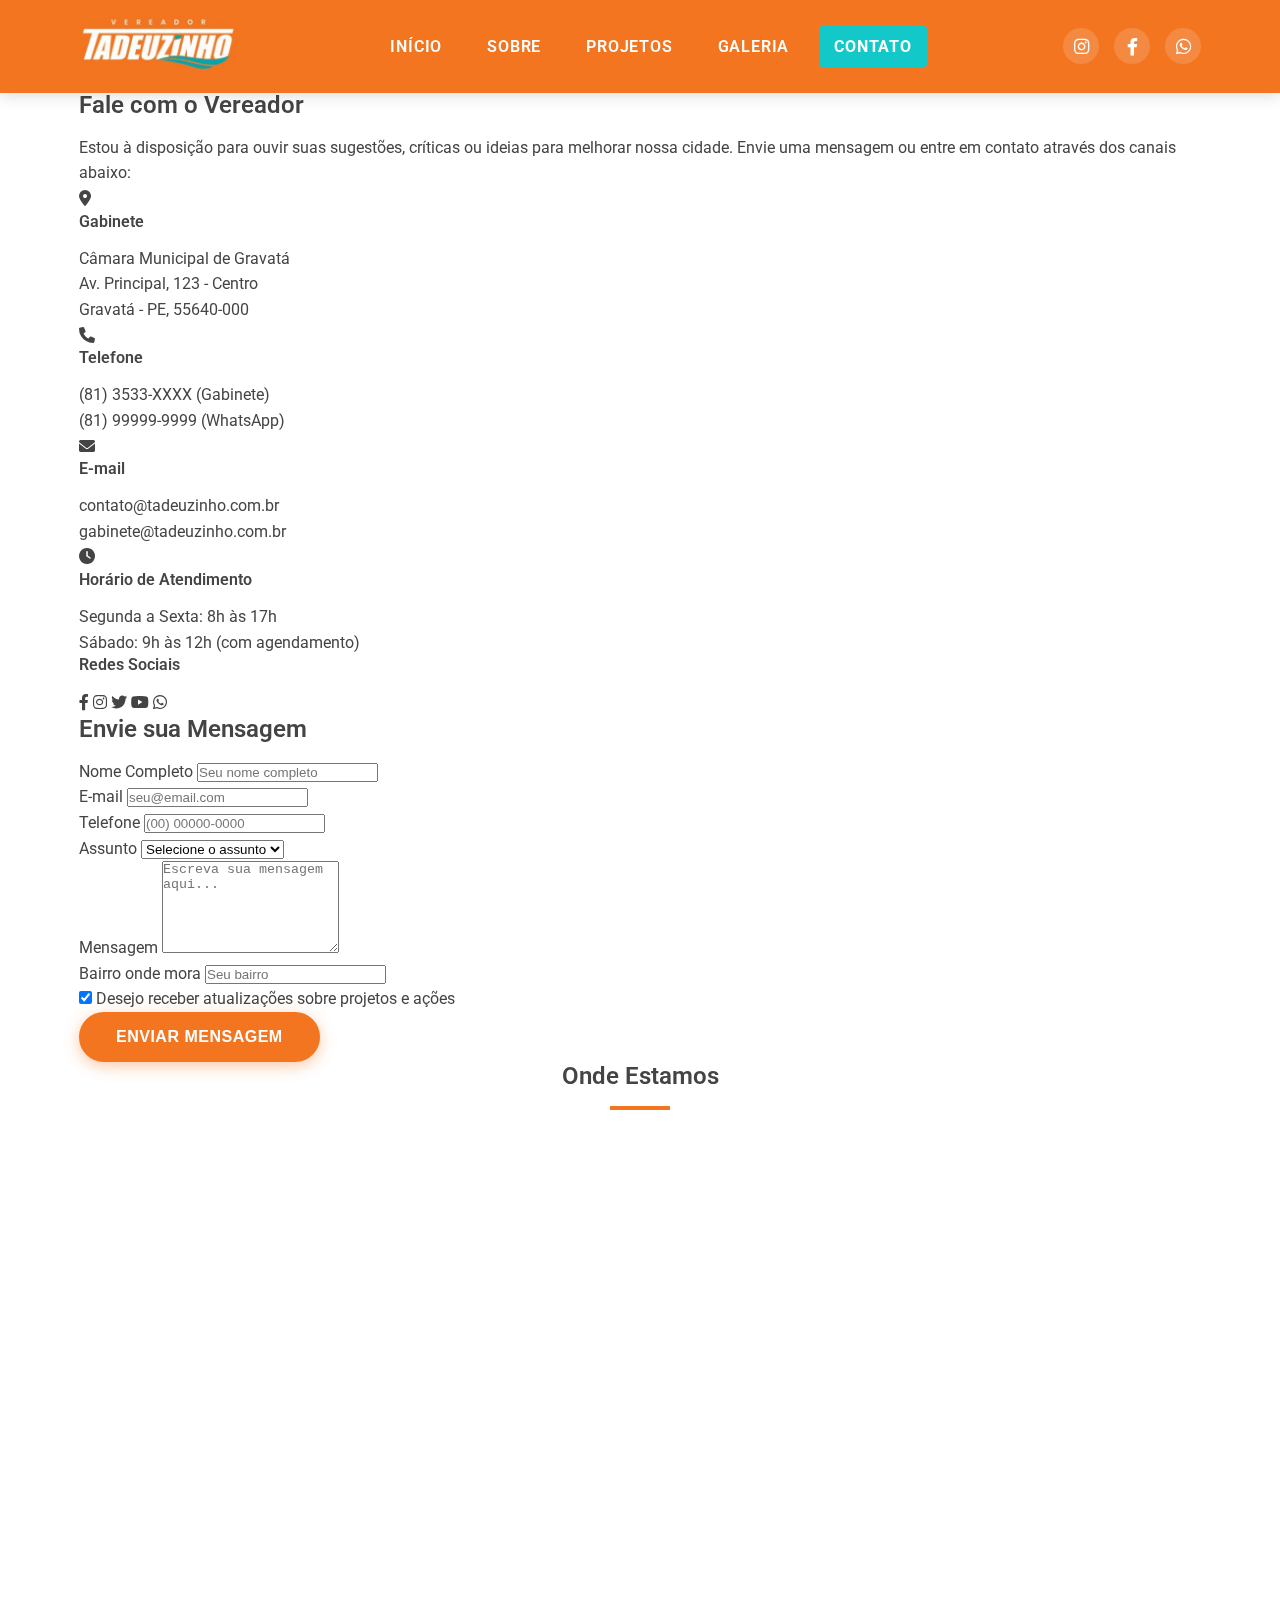
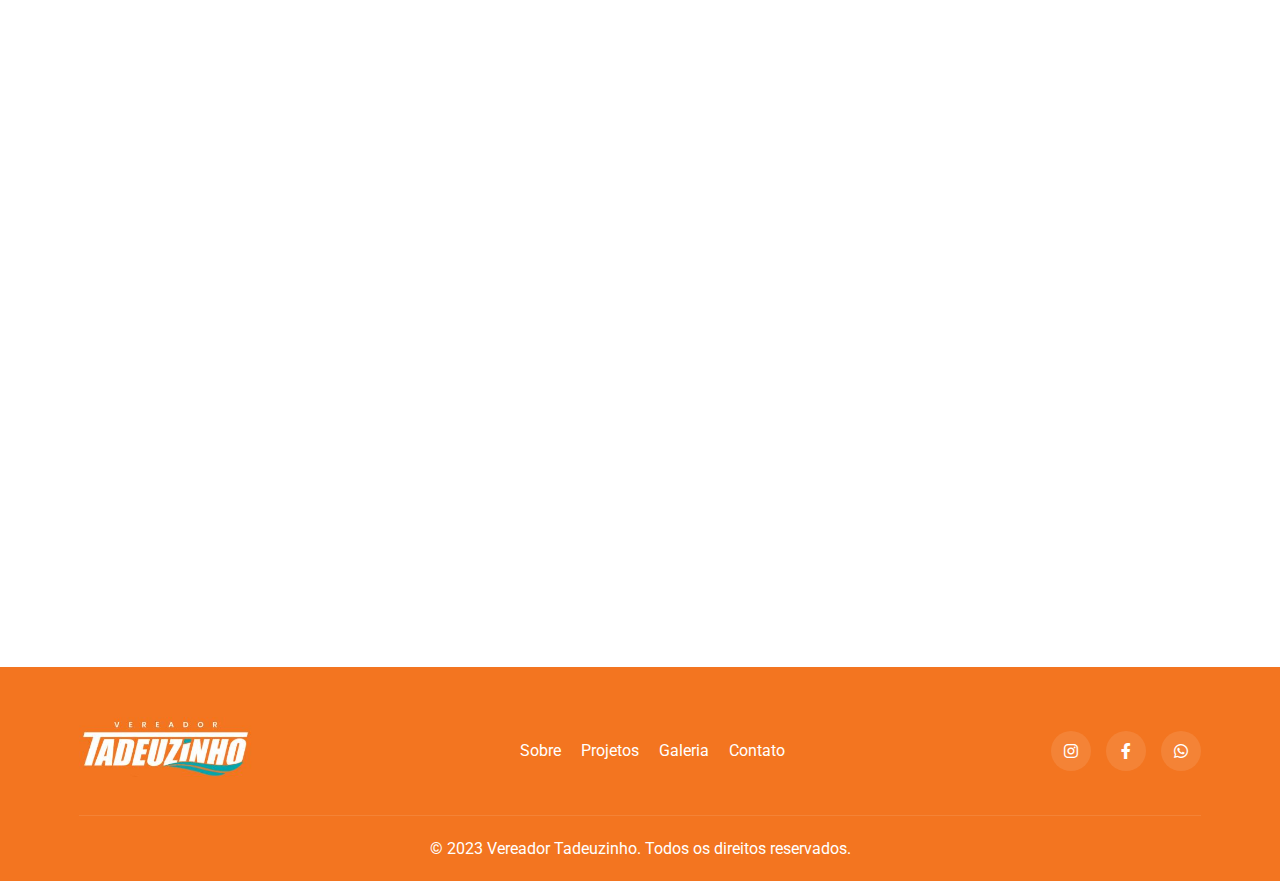
==== contato.html @ 573eff47 "Add files via upload" ====
<!DOCTYPE html>
<html lang="pt-br">
<head>
    <meta charset="UTF-8">
    <meta name="viewport" content="width=device-width, initial-scale=1.0">
    <title>Contato - Vereador Tadeuzinho - Gravatá</title>
    <link rel="stylesheet" href="styles.css">
    <link rel="stylesheet" href="https://cdnjs.cloudflare.com/ajax/libs/font-awesome/6.0.0/css/all.min.css">
    <link rel="preconnect" href="https://fonts.googleapis.com">
    <link rel="preconnect" href="https://fonts.gstatic.com" crossorigin>
    <link href="https://fonts.googleapis.com/css2?family=Roboto:wght@300;400;500;700&display=swap" rel="stylesheet">
</head>
<body>
    <!-- Header -->
    <header class="fade-in">
        <div class="container">
            <div class="logo">
                <a href="index.html">
                    <img src="assets/images/logo.JPG" alt="Logo Tadeuzinho">
                </a>
            </div>
            <button class="mobile-menu-btn">
                <i class="fas fa-bars"></i>
            </button>
            <div class="header-center">
                <nav>
                    <ul>
                        <li><a href="index.html">INÍCIO</a></li>
                        <li><a href="sobre-mim.html">SOBRE</a></li>
                        <li><a href="projetos.html">PROJETOS</a></li>
                        <li><a href="galeria.html">GALERIA</a></li>
                        <li><a href="contato.html" class="active">CONTATO</a></li>
                    </ul>
                </nav>
            </div>
            <div class="header-social">
                <a href="#"><i class="fab fa-instagram"></i></a>
                <a href="#"><i class="fab fa-facebook-f"></i></a>
                <a href="#"><i class="fab fa-whatsapp"></i></a>
            </div>
        </div>
    </header>

    <!-- Contact Hero Section -->
    <section class="contact-hero fade-in">
        <div class="overlay"></div>
        <div class="container">
            <div class="contact-hero-content">
                <h1>Entre em Contato</h1>
                <h3>Estou sempre à disposição para ouvir você</h3>
            </div>
        </div>
    </section>

    <!-- Contact Main Section -->
    <section class="contact-main fade-in">
        <div class="container">
            <div class="contact-grid">
                <!-- Informações de Contato -->
                <div class="contact-info fade-in">
                    <h2>Fale com o Vereador</h2>
                    <p class="contact-intro">Estou à disposição para ouvir suas sugestões, críticas ou ideias para melhorar nossa cidade. Envie uma mensagem ou entre em contato através dos canais abaixo:</p>
                    
                    <div class="contact-methods">
                        <div class="contact-method">
                            <div class="contact-icon">
                                <i class="fas fa-map-marker-alt"></i>
                            </div>
                            <div class="contact-detail">
                                <h4>Gabinete</h4>
                                <p>Câmara Municipal de Gravatá<br>Av. Principal, 123 - Centro<br>Gravatá - PE, 55640-000</p>
                            </div>
                        </div>
                        
                        <div class="contact-method">
                            <div class="contact-icon">
                                <i class="fas fa-phone"></i>
                            </div>
                            <div class="contact-detail">
                                <h4>Telefone</h4>
                                <p>(81) 3533-XXXX (Gabinete)<br>(81) 99999-9999 (WhatsApp)</p>
                            </div>
                        </div>
                        
                        <div class="contact-method">
                            <div class="contact-icon">
                                <i class="fas fa-envelope"></i>
                            </div>
                            <div class="contact-detail">
                                <h4>E-mail</h4>
                                <p>contato@tadeuzinho.com.br<br>gabinete@tadeuzinho.com.br</p>
                            </div>
                        </div>
                        
                        <div class="contact-method">
                            <div class="contact-icon">
                                <i class="fas fa-clock"></i>
                            </div>
                            <div class="contact-detail">
                                <h4>Horário de Atendimento</h4>
                                <p>Segunda a Sexta: 8h às 17h<br>Sábado: 9h às 12h (com agendamento)</p>
                            </div>
                        </div>
                    </div>
                    
                    <div class="social-media-contact">
                        <h4>Redes Sociais</h4>
                        <div class="social-icons">
                            <a href="#" class="social-icon"><i class="fab fa-facebook-f"></i></a>
                            <a href="#" class="social-icon"><i class="fab fa-instagram"></i></a>
                            <a href="#" class="social-icon"><i class="fab fa-twitter"></i></a>
                            <a href="#" class="social-icon"><i class="fab fa-youtube"></i></a>
                            <a href="#" class="social-icon"><i class="fab fa-whatsapp"></i></a>
                        </div>
                    </div>
                </div>
                
                <!-- Formulário de Contato -->
                <div class="contact-form-container fade-in">
                    <h2>Envie sua Mensagem</h2>
                    <form id="contactForm" class="contact-form">
                        <div class="form-group">
                            <label for="name">Nome Completo</label>
                            <input type="text" id="name" name="name" placeholder="Seu nome completo" required>
                        </div>
                        
                        <div class="form-group">
                            <label for="email">E-mail</label>
                            <input type="email" id="email" name="email" placeholder="seu@email.com" required>
                        </div>
                        
                        <div class="form-group">
                            <label for="phone">Telefone</label>
                            <input type="tel" id="phone" name="phone" placeholder="(00) 00000-0000">
                        </div>
                        
                        <div class="form-group">
                            <label for="subject">Assunto</label>
                            <select id="subject" name="subject" required>
                                <option value="" disabled selected>Selecione o assunto</option>
                                <option value="sugestao">Sugestão</option>
                                <option value="denuncia">Denúncia</option>
                                <option value="elogio">Elogio</option>
                                <option value="ajuda">Pedido de Ajuda</option>
                                <option value="outro">Outro</option>
                            </select>
                        </div>
                        
                        <div class="form-group">
                            <label for="message">Mensagem</label>
                            <textarea id="message" name="message" rows="6" placeholder="Escreva sua mensagem aqui..." required></textarea>
                        </div>
                        
                        <div class="form-group">
                            <label for="neighborhood">Bairro onde mora</label>
                            <input type="text" id="neighborhood" name="neighborhood" placeholder="Seu bairro">
                        </div>
                        
                        <div class="form-check">
                            <input type="checkbox" id="newsletter" name="newsletter" checked>
                            <label for="newsletter">Desejo receber atualizações sobre projetos e ações</label>
                        </div>
                        
                        <button type="submit" class="btn btn-primary">Enviar Mensagem</button>
                    </form>
                </div>
            </div>
        </div>
    </section>

    <!-- Mapa Section -->
    <section class="map-section fade-in">
        <div class="container">
            <h2 class="section-title">Onde Estamos</h2>
            <div class="map-container fade-in">
                <iframe src="https://www.google.com/maps/embed?pb=!1m18!1m12!1m3!1d3944.1033437746074!2d-35.56833148521004!3d-8.673967993758288!2m3!1f0!2f0!3f0!3m2!1i1024!2i768!4f13.1!3m3!1m2!1s0x7a9980591e88d75%3A0x1142e4670ac38f8!2zQ8OibWFyYSBNdW5pY2lwYWwgZGUgR3JhdmF0w6E!5e0!3m2!1spt-BR!2sbr!4v1626786462658!5m2!1spt-BR!2sbr" width="100%" height="450" style="border:0;" allowfullscreen="" loading="lazy"></iframe>
            </div>
        </div>
    </section>

    <!-- Newsletter Section -->
    <section class="newsletter-section fade-in">
        <div class="container">
            <div class="newsletter-container fade-in">
                <div class="newsletter-content">
                    <h2>Fique por dentro das novidades</h2>
                    <p>Receba atualizações sobre projetos, eventos e ações do mandato diretamente no seu e-mail.</p>
                </div>
                <div class="newsletter-form">
                    <form id="newsletterForm">
                        <input type="email" placeholder="Seu e-mail" required>
                        <button type="submit">Inscrever-se</button>
                    </form>
                </div>
            </div>
        </div>
    </section>

    <!-- FAQ Section -->
    <section class="faq-section fade-in">
        <div class="container">
            <h2 class="section-title">Perguntas Frequentes</h2>
            <div class="faq-container fade-in">
                <div class="faq-item">
                    <div class="faq-question">
                        <h3>Como posso agendar uma reunião com o vereador?</h3>
                        <i class="fas fa-chevron-down"></i>
                    </div>
                    <div class="faq-answer">
                        <p>Para agendar uma reunião, entre em contato pelo WhatsApp (81) 99999-9999 ou pelo e-mail gabinete@tadeuzinho.com.br. Nossa equipe responderá em até 24 horas úteis para confirmar a disponibilidade.</p>
                    </div>
                </div>
                
                <div class="faq-item">
                    <div class="faq-question">
                        <h3>Como enviar uma sugestão de projeto para a cidade?</h3>
                        <i class="fas fa-chevron-down"></i>
                    </div>
                    <div class="faq-answer">
                        <p>Você pode enviar suas sugestões através do formulário acima, selecionando "Sugestão" no campo Assunto. Também aceitamos sugestões por e-mail ou presencialmente no gabinete.</p>
                    </div>
                </div>
                
                <div class="faq-item">
                    <div class="faq-question">
                        <h3>Como posso acompanhar os projetos do vereador?</h3>
                        <i class="fas fa-chevron-down"></i>
                    </div>
                    <div class="faq-answer">
                        <p>Você pode acompanhar todos os projetos na página de Projetos do site, nas redes sociais ou inscrevendo-se em nossa newsletter. Também fazemos reuniões comunitárias periódicas para prestação de contas.</p>
                    </div>
                </div>
                
                <div class="faq-item">
                    <div class="faq-question">
                        <h3>O vereador atende a pedidos individuais?</h3>
                        <i class="fas fa-chevron-down"></i>
                    </div>
                    <div class="faq-answer">
                        <p>Embora o trabalho do vereador seja principalmente legislativo e focado em benefícios coletivos, nossa equipe avalia cada situação individualmente e, quando possível, oferece orientação ou encaminhamento para os órgãos competentes.</p>
                    </div>
                </div>
            </div>
        </div>
    </section>

    <!-- Footer -->
    <footer>
        <div class="container">
            <div class="footer-content">
                <div class="footer-logo">
                    <img src="assets/images/logo.JPG" alt="Logo Tadeuzinho">
                </div>
                <div class="footer-links">
                    <ul>
                        <li><a href="sobre-mim.html">Sobre</a></li>
                        <li><a href="projetos.html">Projetos</a></li>
                        <li><a href="galeria.html">Galeria</a></li>
                        <li><a href="contato.html">Contato</a></li>
                    </ul>
                </div>
                <div class="social-links">
                    <a href="#"><i class="fab fa-instagram"></i></a>
                    <a href="#"><i class="fab fa-facebook-f"></i></a>
                    <a href="#"><i class="fab fa-whatsapp"></i></a>
                </div>
            </div>
            <div class="copyright">
                <p>&copy; 2023 Vereador Tadeuzinho. Todos os direitos reservados.</p>
            </div>
        </div>
    </footer>

    <script src="script.js"></script>
    <script>
        // FAQ Toggle
        document.addEventListener('DOMContentLoaded', function() {
            const faqItems = document.querySelectorAll('.faq-question');
            
            faqItems.forEach(item => {
                item.addEventListener('click', function() {
                    const parent = this.parentElement;
                    const answer = this.nextElementSibling;
                    
                    // Toggle active class
                    parent.classList.toggle('active');
                    
                    // Toggle display of answer
                    if (parent.classList.contains('active')) {
                        answer.style.maxHeight = answer.scrollHeight + 'px';
                        this.querySelector('i').classList.replace('fa-chevron-down', 'fa-chevron-up');
                    } else {
                        answer.style.maxHeight = '0';
                        this.querySelector('i').classList.replace('fa-chevron-up', 'fa-chevron-down');
                    }
                });
            });
            
            // Form Submission
            document.getElementById('contactForm').addEventListener('submit', function(event) {
                event.preventDefault();
                alert('Obrigado por sua mensagem! Entraremos em contato em breve.');
                this.reset();
            });
            
            // Newsletter Subscription
            document.getElementById('newsletterForm').addEventListener('submit', function(event) {
                event.preventDefault();
                alert('Obrigado por se inscrever em nossa newsletter!');
                this.reset();
            });
        });
    </script>
</body>
</html>
---- styles.css ----
/* Variables */
:root {
    --primary-color: #F37520; /* Orange */
    --primary-light: rgba(243, 117, 32, 0.1); /* Light orange for backgrounds */
    --secondary-color: #12C8C8; /* Teal blue */
    --secondary-light: rgba(18, 200, 200, 0.15); /* Light teal for backgrounds */
    --white: #ffffff;
    --light-gray: #f8f9fa;
    --dark-gray: #333;
    --text-color: #444;
    --box-shadow: 0 4px 8px rgba(0, 0, 0, 0.1);
    --transition: all 0.3s ease;
}

/* Global Styles */
* {
    margin: 0;
    padding: 0;
    box-sizing: border-box;
}

html {
    scroll-behavior: smooth;
}

body {
    font-family: 'Roboto', sans-serif;
    line-height: 1.6;
    color: var(--text-color);
    background-color: var(--white);
}

.container {
    width: 90%;
    max-width: 1200px;
    margin: 0 auto;
    padding: 0 15px;
}

h1, h2, h3, h4, h5, h6 {
    margin-bottom: 15px;
    line-height: 1.2;
    font-weight: 600;
}

a {
    text-decoration: none;
    color: inherit;
}

ul {
    list-style: none;
}

img {
    max-width: 100%;
    height: auto;
}

.section-title {
    text-align: center;
    margin-bottom: 50px;
    position: relative;
}

.section-title:after {
    content: '';
    display: block;
    height: 4px;
    width: 60px;
    background: var(--primary-color);
    margin: 15px auto 0;
}

.btn {
    display: inline-block;
    padding: 12px 30px;
    border-radius: 30px;
    font-weight: 600;
    letter-spacing: 0.5px;
    transition: var(--transition);
    cursor: pointer;
    border: none;
    text-transform: uppercase;
    font-size: 0.95rem;
}

.btn-primary {
    background-color: var(--primary-color);
    color: var(--white);
    box-shadow: 0 4px 15px rgba(243, 117, 32, 0.4);
    border: 2px solid var(--primary-color);
    font-size: 1rem;
    padding: 14px 35px;
}

.btn-primary:hover {
    background-color: var(--secondary-color);
    color: var(--white);
    border-color: var(--secondary-color);
    transform: translateY(-2px);
    box-shadow: 0 6px 20px rgba(18, 200, 200, 0.3);
}

.btn-outline {
    background-color: transparent;
    color: var(--primary-color);
    border: 2px solid var(--primary-color);
    font-size: 0.95rem;
    padding: 12px 30px;
}

.btn-outline:hover {
    background-color: var(--primary-color);
    color: var(--white);
    transform: translateY(-2px);
    box-shadow: 0 6px 20px rgba(243, 117, 32, 0.3);
}

/* Ajuste específico para botões em seções com fundo escuro */
.projetos .btn-primary {
    background-color: var(--primary-color);
    border-color: var(--primary-color);
    color: var(--white);
}

.projetos .btn-primary:hover {
    background-color: var(--secondary-color);
    border-color: var(--secondary-color);
    color: var(--white);
    transform: translateY(-2px);
    box-shadow: 0 6px 20px rgba(18, 200, 200, 0.3);
}

/* Ajuste para botões em cards de projeto */
.project-card .btn-outline {
    background-color: transparent;
    color: var(--primary-color);
    border: 2px solid var(--primary-color);
}

.project-card .btn-outline:hover {
    background-color: var(--secondary-color);
    border-color: var(--secondary-color);
    color: var(--white);
    transform: translateY(-2px);
    box-shadow: 0 6px 20px rgba(18, 200, 200, 0.3);
}

/* Ajuste para botões em seções escuras */
.dark-section .btn-outline,
.projetos .btn-outline {
    border-color: var(--white);
    color: var(--white);
}

.dark-section .btn-outline:hover,
.projetos .btn-outline:hover {
    background-color: var(--secondary-color);
    border-color: var(--secondary-color);
    color: var(--white);
}

/* Ajuste para botões em seções com overlay escuro */
.overlay-section .btn-primary:hover,
.hero .btn-primary:hover {
    background-color: var(--secondary-color);
    border-color: var(--secondary-color);
    color: var(--white);
}

/* Ajuste para botões em modais */
.modal .close {
    background-color: var(--primary-color);
}

.modal .close:hover {
    background-color: var(--secondary-color);
    transform: rotate(90deg);
}

/* Ajuste para botões de navegação */
.modal-nav button {
    background-color: var(--primary-color);
}

.modal-nav button:hover {
    background-color: var(--secondary-color);
}

/* Ajuste para botões de testemunhos */
.testimonials-nav button {
    background-color: var(--primary-color);
}

.testimonials-nav button:hover {
    background-color: var(--secondary-color);
    transform: translateY(-3px);
}

/* Header */
header {
    padding: 15px 0;
    position: fixed;
    width: 100%;
    top: 0;
    z-index: 100;
    background-color: var(--primary-color);
    box-shadow: 0 2px 15px rgba(0, 0, 0, 0.15);
    transition: all 0.3s ease;
}

header .container {
    display: flex;
    justify-content: space-between;
    align-items: center;
}

.logo img {
    height: 55px;
    transition: var(--transition);
}

.logo img:hover {
    transform: scale(1.05);
}

/* Center navigation and add space for social icons */
.header-center {
    display: flex;
    justify-content: center;
    flex: 1;
}

nav ul {
    display: flex;
    justify-content: center;
    gap: 15px;
}

nav a {
    color: var(--white);
    font-weight: 600;
    text-transform: uppercase;
    letter-spacing: 0.8px;
    transition: all 0.3s cubic-bezier(0.25, 0.8, 0.25, 1);
    font-size: 1rem;
    padding: 8px 15px;
    border-radius: 4px;
    display: block;
    position: relative;
    overflow: hidden;
}

nav a::before {
    content: '';
    position: absolute;
    top: 0;
    left: 0;
    width: 100%;
    height: 100%;
    background-color: var(--secondary-color);
    transform: translateY(100%);
    opacity: 0;
    transition: transform 0.3s ease, opacity 0.3s ease;
    z-index: -1;
    border-radius: 4px;
}

nav a:hover::before,
nav a.active::before {
    transform: translateY(0);
    opacity: 1;
}

nav a:hover {
    color: var(--white);
    transform: translateY(-2px);
}

nav a.active {
    color: var(--white);
    font-weight: 700;
}

.header-social {
    display: flex;
    gap: 15px;
}

.header-social a {
    display: flex;
    align-items: center;
    justify-content: center;
    width: 36px;
    height: 36px;
    border-radius: 50%;
    background-color: rgba(255, 255, 255, 0.15);
    color: var(--white);
    transition: all 0.3s cubic-bezier(0.175, 0.885, 0.32, 1.275);
    font-size: 1.1rem;
}

.header-social a:hover {
    background-color: var(--secondary-color);
    color: var(--white);
    transform: translateY(-3px) scale(1.1);
    box-shadow: 0 5px 15px rgba(18, 200, 200, 0.3);
}

/* Hero Section */
.hero {
    height: 80vh;
    background: url('assets/images/gallery/evento01.jpg') no-repeat center center/cover;
    position: relative;
    color: var(--white);
    display: flex;
    align-items: center;
    text-align: center;
    margin-top: 70px;
}

.hero .overlay {
    position: absolute;
    top: 0;
    left: 0;
    width: 100%;
    height: 100%;
    background: linear-gradient(to right, rgba(0, 0, 0, 0.7), rgba(0, 0, 0, 0.4));
}

.hero-content {
    position: relative;
    z-index: 2;
    max-width: 900px;
    margin: 0 auto;
    padding: 0 20px;
}

.hero h1 {
    font-size: 3.5rem;
    margin-bottom: 20px;
    line-height: 1.2;
    text-shadow: 0 2px 4px rgba(0, 0, 0, 0.2);
}

.hero h1 span {
    color: var(--secondary-color);
    position: relative;
    display: inline-block;
}

.hero h1 span:after {
    content: '';
    position: absolute;
    bottom: 3px;
    left: 0;
    width: 100%;
    height: 4px;
    background-color: var(--primary-color);
    z-index: -1;
    opacity: 0.8;
}

.hero h2 {
    font-size: 1.8rem;
    margin-bottom: 30px;
    font-weight: 400;
    max-width: 700px;
    margin-left: auto;
    margin-right: auto;
    text-shadow: 0 1px 2px rgba(0, 0, 0, 0.2);
}

/* CTA Cards */
.cta-cards {
    padding: 80px 0;
    background-color: var(--white);
    position: relative;
}

.cta-cards:before {
    content: '';
    position: absolute;
    top: -50px;
    left: 0;
    right: 0;
    height: 100px;
    background: linear-gradient(to bottom right, transparent 49%, var(--white) 50%);
}

.cards {
    display: grid;
    grid-template-columns: repeat(auto-fit, minmax(250px, 1fr));
    gap: 30px;
}

.card {
    background: var(--white);
    border-radius: 8px;
    padding: 30px 20px;
    text-align: center;
    box-shadow: var(--box-shadow);
    transition: var(--transition);
    border-left: 4px solid transparent;
    display: flex;
    flex-direction: column;
    align-items: center;
    justify-content: space-between;
    height: 100%;
}

.card:hover {
    transform: translateY(-10px) scale(1.03);
    box-shadow: 0 15px 30px rgba(0, 0, 0, 0.2);
    border-left: 4px solid var(--secondary-color);
}

.card-icon {
    margin-bottom: 20px;
}

.card-icon i {
    font-size: 2.5rem;
    color: var(--secondary-color);
    transition: var(--transition);
}

.card h3 {
    color: var(--primary-color);
    margin-bottom: 15px;
}

.card p {
    margin-bottom: 20px;
    text-align: center;
}

.card-btn {
    display: inline-block;
    padding: 10px 25px;
    background-color: var(--primary-color);
    color: var(--white);
    border-radius: 5px;
    transition: var(--transition);
    margin-top: auto;
    border: 2px solid var(--primary-color);
}

.card-btn:hover {
    background-color: var(--secondary-color);
    border-color: var(--secondary-color);
    transform: translateY(-3px);
    box-shadow: 0 5px 15px rgba(18, 200, 200, 0.3);
}

/* Sobre Section */
.sobre {
    padding: 80px 0;
}

.sobre-content {
    display: flex;
    flex-wrap: wrap;
    align-items: center;
    gap: 50px;
}

.sobre-img {
    flex: 1;
    min-width: 300px;
}

.sobre-img img {
    border-radius: 8px;
    box-shadow: var(--box-shadow);
}

.sobre-text {
    flex: 2;
    min-width: 300px;
}

.sobre-text h2 {
    color: var(--primary-color);
    margin-bottom: 20px;
    font-size: 2.5rem;
}

.sobre-text p {
    margin-bottom: 20px;
}

/* Projetos Section */
.projetos {
    padding: 100px 0;
    background: var(--light-gray);
    position: relative;
    color: var(--text-color);
    text-align: center;
}

.projetos:before {
    content: '';
    position: absolute;
    top: -70px;
    left: 0;
    width: 100%;
    height: 70px;
    background: linear-gradient(to bottom left, transparent 49%, var(--light-gray) 50%);
}

.projetos-content {
    position: relative;
    z-index: 2;
}

.projetos h2 {
    font-size: 2.5rem;
    margin-bottom: 10px;
    color: var(--primary-color);
}

.projetos h3 {
    margin-bottom: 60px;
    color: var(--text-color);
    font-weight: 400;
}

.projetos-list {
    display: grid;
    grid-template-columns: repeat(auto-fit, minmax(250px, 1fr));
    gap: 30px;
    margin-bottom: 60px;
}

.projeto-item {
    padding: 40px 25px;
    background-color: var(--white);
    border-radius: 10px;
    transition: var(--transition);
    box-shadow: var(--box-shadow);
    border-bottom: 4px solid transparent;
    display: flex;
    flex-direction: column;
    align-items: center;
}

.projeto-item:hover {
    background-color: var(--white);
    transform: translateY(-15px);
    border-bottom: 4px solid var(--primary-color);
    box-shadow: 0 15px 30px rgba(0, 0, 0, 0.1);
}

.projeto-item i {
    font-size: 3rem;
    color: var(--secondary-color);
    margin-bottom: 25px;
    transition: transform 0.5s ease;
}

.projeto-item:hover i {
    transform: scale(1.2);
}

.projeto-item h4 {
    color: var(--dark-gray);
    font-size: 1.2rem;
    margin-top: 10px;
}

/* Galeria Section */
.galeria {
    padding: 80px 0;
    background-color: var(--light-bg);
}

.galeria .section-title {
    text-align: center;
    margin-bottom: 50px;
    color: var(--primary-color);
}

.gallery-grid {
    display: grid;
    grid-template-columns: repeat(3, 1fr);
    gap: 30px;
    margin-bottom: 40px;
}

.gallery-item {
    position: relative;
    border-radius: 10px;
    overflow: hidden;
    box-shadow: 0 5px 15px rgba(0,0,0,0.1);
    transition: transform 0.3s ease, box-shadow 0.3s ease;
}

.gallery-item:hover {
    transform: translateY(-5px);
    box-shadow: 0 8px 20px rgba(0,0,0,0.2);
}

.gallery-item img {
    width: 100%;
    height: 250px;
    object-fit: cover;
    transition: transform 0.3s ease;
}

.gallery-item:hover img {
    transform: scale(1.1);
}

.gallery-overlay {
    position: absolute;
    bottom: 0;
    left: 0;
    right: 0;
    background: linear-gradient(to top, rgba(0,0,0,0.8), transparent);
    padding: 20px;
    opacity: 0;
    transition: opacity 0.3s ease;
}

.gallery-item:hover .gallery-overlay {
    opacity: 1;
}

.gallery-info {
    color: white;
}

.gallery-info h3 {
    font-size: 1.2rem;
    margin-bottom: 5px;
}

.gallery-info p {
    font-size: 0.9rem;
    opacity: 0.9;
}

.text-center {
    text-align: center;
    margin-top: 30px;
}

@media (max-width: 992px) {
    .gallery-grid {
        grid-template-columns: repeat(2, 1fr);
    }
}

@media (max-width: 576px) {
    .gallery-grid {
        grid-template-columns: 1fr;
    }
    
    .gallery-item img {
        height: 200px;
    }
}

/* Modal */
.modal {
    display: none;
    position: fixed;
    z-index: 2000 !important;
    left: 0;
    top: 0;
    width: 100%;
    height: 100%;
    overflow: auto;
    background-color: rgba(0, 0, 0, 0.9);
    opacity: 0;
    transition: opacity 0.3s ease;
    align-items: center;
    justify-content: center;
}

.modal.fade-in {
    display: flex !important;
    align-items: center;
    justify-content: center;
    opacity: 1;
}

.modal-content {
    display: block;
    margin: 0 auto;
    width: auto;
    height: auto;
    max-width: 85%;
    max-height: 85vh;
    object-fit: contain;
    border: 5px solid var(--primary-color);
    border-radius: 4px;
    box-shadow: 0 0 20px rgba(243, 117, 32, 0.4);
    position: relative;
    opacity: 0;
    transform: scale(0.9);
    transition: opacity 0.3s ease, transform 0.3s ease;
}

.modal.fade-in .modal-content {
    opacity: 1;
    transform: scale(1);
}

.close {
    position: absolute;
    top: 15px;
    right: 15px;
    color: var(--white);
    background-color: var(--primary-color);
    border-radius: 50%;
    width: 36px;
    height: 36px;
    display: flex;
    align-items: center;
    justify-content: center;
    font-size: 24px;
    cursor: pointer;
    z-index: 1050;
    transition: all 0.3s ease;
}

.modal-nav {
    position: absolute;
    bottom: 30px;
    left: 0;
    width: 100%;
    display: flex;
    justify-content: center;
    gap: 30px;
    z-index: 1010;
}

.modal-nav button {
    background-color: var(--primary-color);
    color: var(--white);
    border: none;
    border-radius: 50%;
    width: 50px;
    height: 50px;
    font-size: 22px;
    cursor: pointer;
    transition: var(--transition);
    display: flex;
    align-items: center;
    justify-content: center;
}

.modal-nav button:hover {
    background-color: var(--secondary-color);
}

/* Missão e Visão Section */
.missao-visao {
    padding: 100px 0;
    text-align: center;
    background-color: var(--light-gray);
}

.missao-visao h2 {
    color: var(--primary-color);
    font-size: 2.5rem;
    margin-bottom: 20px;
    position: relative;
}

.missao-visao h2:after {
    content: '';
    position: absolute;
    bottom: -15px;
    left: 50%;
    transform: translateX(-50%);
    width: 60px;
    height: 4px;
    background-color: var(--primary-color);
}

.missao-text {
    max-width: 800px;
    margin: 40px auto 60px;
    font-size: 1.2rem;
}

.missao-cards {
    display: grid;
    grid-template-columns: repeat(auto-fit, minmax(280px, 1fr));
    gap: 30px;
}

.missao-card {
    padding: 40px 30px;
    background-color: var(--white);
    border-radius: 10px;
    transition: var(--transition);
    box-shadow: var(--box-shadow);
    border-top: 4px solid var(--primary-color);
}

.missao-card:hover {
    transform: translateY(-10px);
    border-top: 4px solid var(--secondary-color);
    box-shadow: 0 15px 30px rgba(0, 0, 0, 0.1);
}

.missao-card .card-icon {
    margin-bottom: 20px;
}

.missao-card .card-icon i {
    font-size: 2.5rem;
    color: var(--secondary-color);
    transition: var(--transition);
}

.missao-card h3 {
    color: var(--primary-color);
    margin-bottom: 15px;
}

/* Footer refinements */
footer {
    background-color: var(--primary-color);
    color: var(--white);
    padding: 50px 0 20px;
}

.footer-content {
    display: flex;
    flex-wrap: wrap;
    justify-content: space-between;
    align-items: center;
    margin-bottom: 30px;
}

.footer-logo img {
    height: 60px;
}

.footer-links ul {
    display: flex;
    flex-wrap: wrap;
    gap: 20px;
}

.social-links {
    display: flex;
    gap: 15px;
}

.social-links a {
    display: flex;
    align-items: center;
    justify-content: center;
    width: 40px;
    height: 40px;
    border-radius: 50%;
    background-color: rgba(255, 255, 255, 0.1);
    transition: var(--transition);
}

.social-links a:hover {
    background-color: var(--secondary-color);
    transform: translateY(-3px);
}

.copyright {
    text-align: center;
    border-top: 1px solid rgba(255, 255, 255, 0.1);
    padding-top: 20px;
}

/* Responsive Styles */
@media (max-width: 768px) {
    .hero {
        height: 70vh;
    }
    
    .hero h1 {
        font-size: 2.5rem;
    }
    
    .hero h2 {
        font-size: 1.3rem;
    }
    
    .sobre-content, 
    .footer-content {
        flex-direction: column;
        text-align: center;
    }
    
    .sobre-img, 
    .sobre-text {
        width: 100%;
    }
    
    .footer-links ul,
    .social-links {
        justify-content: center;
        margin: 20px 0;
    }
}

/* Refined Fade-In Animation */
.fade-in {
    opacity: 0;
    transform: translateY(20px);
    transition: opacity 0.8s ease, transform 0.8s ease;
    will-change: opacity, transform;
}

.fade-in.visible {
    opacity: 1;
    transform: translateY(0);
}

/* Project Hero Section */
.project-hero {
    height: 50vh;
    background: url('assets/images/gallery/evento02.jpg') no-repeat center center/cover;
    position: relative;
    color: var(--white);
    display: flex;
    align-items: center;
    text-align: center;
    margin-top: 80px;
}

.project-hero .overlay {
    display: block;
    position: absolute;
    top: 0;
    left: 0;
    width: 100%;
    height: 100%;
    background: linear-gradient(to right, rgba(0, 0, 0, 0.8), rgba(0, 0, 0, 0.5));
}

.project-hero h1 {
    font-size: 3.5rem;
    margin-bottom: 20px;
    position: relative;
    display: inline-block;
}

.project-hero h1 span {
    color: var(--secondary-color);
    position: relative;
}

.project-hero h1 span:after {
    content: '';
    position: absolute;
    bottom: 0;
    left: 0;
    width: 100%;
    height: 10px;
    background-color: var(--primary-color);
    z-index: -1;
    opacity: 0.4;
}

.project-hero p {
    font-size: 1.3rem;
    max-width: 800px;
    margin: 0 auto;
    font-weight: 300;
}

/* Project Categories Nav */
.project-categories {
    padding: 30px 0;
    background-color: var(--white);
    box-shadow: 0 2px 10px rgba(0, 0, 0, 0.05);
    position: sticky;
    top: 70px;
    z-index: 90;
}

.categories-nav {
    display: flex;
    justify-content: center;
    flex-wrap: wrap;
    gap: 15px;
    margin: 10px 0 30px;
}

.category-btn {
    padding: 10px 25px;
    background: none;
    border: 2px solid var(--primary-color);
    border-radius: 30px;
    color: var(--primary-color);
    font-weight: bold;
    cursor: pointer;
    transition: var(--transition);
    position: relative;
    overflow: hidden;
    z-index: 1;
}

.category-btn::before {
    content: '';
    position: absolute;
    left: 0;
    top: 0;
    width: 0;
    height: 100%;
    background-color: var(--primary-color);
    transition: width 0.3s ease;
    z-index: -1;
}

.category-btn:hover::before, 
.category-btn.active::before {
    width: 100%;
}

.category-btn:hover, 
.category-btn.active {
    color: var(--white);
    transform: translateY(-3px);
    box-shadow: 0 5px 15px rgba(243, 117, 32, 0.3);
}

.category-btn.active {
    background-color: var(--primary-color);
}

.category-btn.active:hover {
    background-color: var(--secondary-color);
    border-color: var(--secondary-color);
    box-shadow: 0 5px 15px rgba(18, 200, 200, 0.3);
}

/* Projects List */
.projects-list {
    padding: 60px 0 100px;
    background-color: var(--light-gray);
}

.projects-grid {
    display: grid;
    grid-template-columns: repeat(auto-fill, minmax(350px, 1fr));
    gap: 40px;
}

.project-card {
    background-color: var(--white);
    border-radius: 15px;
    overflow: hidden;
    box-shadow: 0 10px 30px rgba(0, 0, 0, 0.08);
    transition: all 0.4s cubic-bezier(0.175, 0.885, 0.32, 1.275);
    border-bottom: 4px solid transparent;
    height: 100%;
    display: flex;
    flex-direction: column;
}

.project-card:hover {
    transform: translateY(-15px);
    box-shadow: 0 20px 40px rgba(0, 0, 0, 0.15);
    border-bottom: 4px solid var(--secondary-color);
}

.project-image {
    height: 220px;
    overflow: hidden;
    position: relative;
}

.project-image::after {
    content: '';
    position: absolute;
    top: 0;
    left: 0;
    width: 100%;
    height: 100%;
    background: linear-gradient(to bottom, transparent 70%, rgba(0, 0, 0, 0.05));
    transition: opacity 0.3s ease;
    opacity: 0;
}

.project-card:hover .project-image::after {
    opacity: 1;
}

.project-image img {
    width: 100%;
    height: 100%;
    object-fit: cover;
    transition: transform 0.6s ease;
}

.project-card:hover .project-image img {
    transform: scale(1.08);
}

.project-content {
    padding: 25px;
    flex-grow: 1;
    display: flex;
    flex-direction: column;
}

.project-content h3 {
    color: var(--primary-color);
    margin-bottom: 15px;
    font-size: 1.5rem;
    position: relative;
    padding-bottom: 10px;
}

.project-content h3::after {
    content: '';
    position: absolute;
    bottom: 0;
    left: 0;
    width: 50px;
    height: 3px;
    background-color: var(--secondary-color);
}

.project-content p {
    margin-bottom: 20px;
    color: var(--text-color);
    line-height: 1.7;
}

.project-meta {
    display: flex;
    flex-wrap: wrap;
    gap: 15px;
    margin-bottom: 20px;
    font-size: 0.9rem;
    color: #666;
}

.project-meta i {
    color: var(--secondary-color);
    margin-right: 5px;
}

.btn-outline {
    display: inline-block;
    padding: 12px 28px;
    border: 2px solid var(--secondary-color);
    color: var(--secondary-color);
    border-radius: 30px;
    font-weight: bold;
    transition: var(--transition);
    text-transform: uppercase;
    font-size: 0.9rem;
    letter-spacing: 0.5px;
    margin-top: auto;
    align-self: flex-start;
}

.btn-outline:hover {
    background-color: var(--secondary-color);
    color: var(--white);
    transform: translateY(-3px);
    box-shadow: 0 5px 15px rgba(18, 200, 200, 0.3);
}

/* Project CTA Section */
.project-cta {
    padding: 80px 0;
    background: url('https://images.unsplash.com/photo-1531482615713-2afd69097998?ixlib=rb-1.2.1&auto=format&fit=crop&w=1350&q=80') no-repeat center center/cover;
    color: var(--white);
    text-align: center;
    position: relative;
}

/* Remove this pseudo-element */
.project-cta:before {
    content: '';
    position: absolute;
    top: 0;
    left: 0;
    width: 100%;
    height: 100%;
    background-color: rgba(0, 0, 0, 0.7);
    display: block;
}

.cta-content h2 {
    font-size: 2.5rem;
    margin-bottom: 15px;
}

.cta-content p {
    font-size: 1.2rem;
    max-width: 700px;
    margin: 0 auto 30px;
}

/* Active Navigation Indicator */
nav a.active {
    background-color: var(--secondary-color);
    color: var(--white);
}

/* Mobile menu improvements */
.mobile-menu-btn {
    display: none;
    background: none;
    border: none;
    color: var(--white);
    font-size: 1.8rem;
    cursor: pointer;
    padding: 5px;
    z-index: 101;
}

@media (max-width: 992px) {
    .mobile-menu-btn {
        display: block;
    }
    
    .header-center {
        position: fixed;
        top: 0;
        left: 0;
        width: 100%;
        height: 100vh;
        background-color: var(--primary-color);
        display: flex;
        justify-content: center;
        align-items: center;
        transform: translateX(-100%);
        transition: transform 0.4s ease;
        z-index: 100;
    }
    
    .header-center.active {
        transform: translateX(0);
    }
    
    nav ul {
        flex-direction: column;
        align-items: center;
        gap: 20px;
    }
    
    nav li {
        margin: 0;
        width: 100%;
        text-align: center;
    }
    
    nav a {
        font-size: 1.4rem;
        padding: 12px 25px;
        display: block;
        width: 100%;
    }
    
    .header-social {
        position: absolute;
        bottom: 80px;
        left: 0;
        width: 100%;
        justify-content: center;
        padding: 20px 0;
    }
    
    .header-social a {
        width: 45px;
        height: 45px;
        font-size: 1.4rem;
    }
    
    .hero h1 {
        font-size: 3rem;
    }
    
    .hero h2 {
        font-size: 1.5rem;
    }
}

/* Improve responsiveness */
@media (max-width: 768px) {
    .hero {
        height: 70vh;
    }
    
    .hero h1 {
        font-size: 2.5rem;
    }
    
    .hero h2 {
        font-size: 1.3rem;
    }
    
    .hero h1 span:after {
        height: 6px;
    }
    
    .cards, .missao-cards, .projects-grid {
        grid-template-columns: 1fr;
    }
    
    .sobre-content, 
    .footer-content {
        flex-direction: column;
        text-align: center;
        gap: 30px;
    }
    
    .sobre-img, 
    .sobre-text {
        width: 100%;
    }
    
    .footer-links ul,
    .social-links {
        justify-content: center;
        margin: 20px 0;
    }
    
    .gallery-grid {
        grid-template-columns: 1fr;
    }
    
    .project-hero h1 {
        font-size: 2.5rem;
    }
    
    .projects-grid {
        grid-template-columns: 1fr;
    }
    
    .card {
        padding: 25px 15px;
    }
    
    .section-title {
        font-size: 1.8rem;
    }
    
    .categories-nav {
        overflow-x: auto;
        padding-bottom: 15px;
        justify-content: flex-start;
    }
    
    .category-btn {
        white-space: nowrap;
        padding: 8px 20px;
    }
    
    .cta-content h2 {
        font-size: 2rem;
    }
}

@media (max-width: 480px) {
    .container {
        width: 95%;
        padding: 0 10px;
    }
    
    .hero {
        height: 60vh;
    }
    
    .hero h1 {
        font-size: 2rem;
    }
    
    .hero h2 {
        font-size: 1.1rem;
    }
    
    .btn-primary {
        padding: 12px 25px;
        font-size: 0.9rem;
    }
    
    .footer-links ul {
        flex-direction: column;
        gap: 10px;
    }
    
    .project-hero {
        height: 50vh;
    }
    
    .modal-nav {
        bottom: 20px;
    }
    
    .modal-nav button {
        width: 40px;
        height: 40px;
    }
    
    .close {
        top: 10px;
        right: 20px;
        font-size: 35px;
    }
}

/* Gallery Page Styles */
.gallery-page {
    padding: 60px 0 100px;
    background-color: var(--light-gray);
}

.gallery-year-section {
    margin-bottom: 60px;
}

.year-title {
    font-size: 2rem;
    color: var(--primary-color);
    margin-bottom: 30px;
    padding-bottom: 10px;
    border-bottom: 2px solid var(--secondary-color);
    display: inline-block;
}

.gallery-item {
    position: relative;
    overflow: hidden;
    border-radius: 10px;
    box-shadow: 0 10px 20px rgba(0, 0, 0, 0.1);
    cursor: pointer;
    transition: all 0.4s cubic-bezier(0.175, 0.885, 0.32, 1.275);
}

.gallery-item:hover {
    transform: translateY(-10px);
    box-shadow: 0 15px 30px rgba(0, 0, 0, 0.2);
}

.gallery-item img {
    width: 100%;
    height: 250px;
    object-fit: cover;
    transition: transform 0.6s ease;
}

.gallery-item:hover img {
    transform: scale(1.05);
}

.gallery-date {
    position: absolute;
    top: 15px;
    right: 15px;
    background-color: var(--primary-color);
    color: var(--white);
    padding: 5px 10px;
    border-radius: 20px;
    font-size: 0.8rem;
    font-weight: 500;
    z-index: 10;
}

.gallery-caption {
    position: absolute;
    bottom: 0;
    left: 0;
    right: 0;
    background: linear-gradient(to top, rgba(0, 0, 0, 0.8), transparent);
    padding: 20px;
    color: var(--white);
    transition: all 0.3s ease;
    transform: translateY(0);
}

.gallery-item:hover .gallery-caption {
    transform: translateY(-5px);
}

.gallery-caption h3 {
    font-size: 1.2rem;
    margin-bottom: 5px;
}

.gallery-caption p {
    font-size: 0.9rem;
    opacity: 0.9;
}

.modal-caption {
    color: var(--white);
    text-align: center;
    padding: 15px 0;
    font-size: 1.1rem;
}

/* About Page Styles */
.bio-hero {
    padding: 100px 0;
    background: linear-gradient(135deg, var(--light-bg) 0%, #ffffff 100%);
}

.bio-hero-content {
    display: flex;
    align-items: center;
    gap: 50px;
    max-width: 1200px;
    margin: 0 auto;
}

.bio-hero-image {
    flex: 1;
    max-width: 500px;
    border-radius: 20px;
    overflow: hidden;
    box-shadow: 0 10px 30px rgba(0, 0, 0, 0.1);
}

.bio-hero-image img {
    width: 100%;
    height: auto;
    display: block;
    transition: transform 0.3s ease;
}

.bio-hero-image:hover img {
    transform: scale(1.05);
}

.bio-hero-text {
    flex: 1;
}

.bio-hero-text h1 {
    font-size: 3.5rem;
    margin-bottom: 20px;
    color: var(--dark-color);
}

.bio-hero-text h1 span {
    color: var(--primary-color);
}

.bio-hero-text h3 {
    font-size: 1.5rem;
    color: var(--secondary-color);
    margin-bottom: 30px;
}

.bio-social {
    display: flex;
    gap: 20px;
    margin-bottom: 30px;
}

.bio-social a {
    display: flex;
    align-items: center;
    gap: 10px;
    color: var(--dark-color);
    text-decoration: none;
    font-size: 1.1rem;
    transition: color 0.3s ease;
}

.bio-social a:hover {
    color: var(--primary-color);
}

.bio-info {
    display: flex;
    flex-direction: column;
    gap: 15px;
}

.bio-info-item {
    display: flex;
    align-items: center;
    gap: 15px;
    font-size: 1.1rem;
    color: var(--dark-color);
}

.bio-info-item i {
    color: var(--primary-color);
    font-size: 1.2rem;
}

/* My Story Section */
.my-story {
    padding: 80px 0;
    background-color: #ffffff;
}

.story-content {
    max-width: 800px;
    margin: 0 auto;
    text-align: center;
}

.story-intro {
    font-size: 1.2rem;
    line-height: 1.8;
    color: var(--dark-color);
    margin-bottom: 40px;
}

.story-quote {
    background: linear-gradient(135deg, var(--light-bg) 0%, #ffffff 100%);
    padding: 40px;
    border-radius: 20px;
    box-shadow: 0 5px 20px rgba(0, 0, 0, 0.05);
}

.story-quote blockquote {
    font-size: 1.5rem;
    font-style: italic;
    color: var(--dark-color);
    margin-bottom: 20px;
    line-height: 1.6;
}

.story-quote cite {
    color: var(--primary-color);
    font-size: 1.1rem;
    font-weight: 500;
}

/* Achievements Section */
.achievements-section {
    padding: 80px 0;
    background-color: var(--light-bg);
}

.stats-row {
    display: grid;
    grid-template-columns: repeat(4, 1fr);
    gap: 30px;
    margin-bottom: 60px;
}

.stat-card {
    background: #ffffff;
    padding: 30px;
    border-radius: 15px;
    text-align: center;
    box-shadow: 0 5px 20px rgba(0, 0, 0, 0.05);
    transition: transform 0.3s ease;
}

.stat-card:hover {
    transform: translateY(-5px);
}

.stat-card i {
    font-size: 2.5rem;
    color: var(--primary-color);
    margin-bottom: 20px;
}

.stat-number {
    font-size: 2.5rem;
    font-weight: 700;
    color: var(--dark-color);
    margin-bottom: 10px;
}

.stat-title {
    font-size: 1.1rem;
    color: var(--text-color);
}

.charts-container {
    display: grid;
    grid-template-columns: repeat(2, 1fr);
    gap: 30px;
    margin-bottom: 60px;
}

.chart-box {
    background: #ffffff;
    padding: 30px;
    border-radius: 15px;
    box-shadow: 0 5px 20px rgba(0, 0, 0, 0.05);
}

.chart-box h3 {
    font-size: 1.3rem;
    color: var(--dark-color);
    margin-bottom: 20px;
    text-align: center;
}

.chart-canvas-container {
    height: 300px;
}

.achievements-list {
    background: #ffffff;
    padding: 40px;
    border-radius: 20px;
    box-shadow: 0 5px 20px rgba(0, 0, 0, 0.05);
}

.achievements-list h3 {
    font-size: 1.5rem;
    color: var(--dark-color);
    margin-bottom: 30px;
    text-align: center;
}

.achievements-list ul {
    list-style: none;
    padding: 0;
}

.achievements-list li {
    display: flex;
    align-items: flex-start;
    gap: 20px;
    padding: 20px;
    border-bottom: 1px solid var(--light-bg);
}

.achievements-list li:last-child {
    border-bottom: none;
}

.achievements-list i {
    color: var(--primary-color);
    font-size: 1.5rem;
}

.achievements-list h4 {
    font-size: 1.2rem;
    color: var(--dark-color);
    margin-bottom: 10px;
}

.achievements-list p {
    color: var(--text-color);
    line-height: 1.6;
}

/* Goals Section */
.goals {
    padding: 80px 0;
    background-color: #ffffff;
}

.goals-content {
    max-width: 1200px;
    margin: 0 auto;
}

.goals-text {
    text-align: center;
    max-width: 800px;
    margin: 0 auto 60px;
}

.goals-text p {
    font-size: 1.2rem;
    line-height: 1.8;
    color: var(--text-color);
}

.goals-grid {
    display: grid;
    grid-template-columns: repeat(2, 1fr);
    gap: 30px;
}

.goal-card {
    background: var(--light-bg);
    padding: 30px;
    border-radius: 15px;
    transition: transform 0.3s ease;
}

.goal-card:hover {
    transform: translateY(-5px);
}

.goal-icon {
    width: 60px;
    height: 60px;
    background: var(--primary-color);
    border-radius: 50%;
    display: flex;
    align-items: center;
    justify-content: center;
    margin-bottom: 20px;
}

.goal-icon i {
    font-size: 1.8rem;
    color: #ffffff;
}

.goal-card h3 {
    font-size: 1.3rem;
    color: var(--dark-color);
    margin-bottom: 15px;
}

.goal-card p {
    color: var(--text-color);
    margin-bottom: 20px;
    line-height: 1.6;
}

.goal-progress {
    margin-top: 20px;
    position: relative;
}

.progress-bar {
    height: 8px;
    background: #e0e0e0;
    border-radius: 4px;
    overflow: hidden;
    position: relative;
}

.progress-fill {
    height: 100%;
    background: var(--primary-color);
    border-radius: 4px;
    transition: width 0.3s ease;
    position: relative;
}

.progress-percentage {
    position: absolute;
    top: -25px;
    right: 0;
    font-size: 0.9rem;
    font-weight: 600;
    color: var(--primary-color);
    background-color: rgba(255, 255, 255, 0.9);
    padding: 2px 8px;
    border-radius: 15px;
    box-shadow: 0 2px 5px rgba(0, 0, 0, 0.1);
    transition: transform 0.3s ease, opacity 0.3s ease;
    transform: translateY(0);
    opacity: 1;
}

.goal-card:hover .progress-percentage {
    transform: translateY(-3px);
}

/* Responsive Design */
@media (max-width: 1024px) {
    .bio-hero {
        padding: 80px 0 60px;
    }
    
    .bio-hero-content {
        flex-direction: column;
        gap: 30px;
    }
    
    .bio-hero-image {
        max-width: 350px;
        margin: 0 auto;
    }
    
    .bio-hero-text {
        text-align: center;
    }
    
    .bio-social, .bio-info {
        justify-content: center;
    }
}

@media (max-width: 768px) {
    .bio-hero {
        padding: 100px 0 50px;
    }
    
    .bio-hero-text h1 {
        font-size: 2.8rem;
    }
    
    .bio-hero-text h3 {
        font-size: 1.3rem;
        margin-bottom: 20px;
    }
    
    .bio-social {
        flex-wrap: wrap;
        justify-content: center;
    }
}

@media (max-width: 480px) {
    .bio-hero {
        padding: 90px 0 40px;
    }
    
    .bio-hero-image {
        max-width: 280px;
    }
    
    .bio-hero-text h1 {
        font-size: 2.2rem;
    }
    
    .bio-social a {
        font-size: 0.95rem;
    }
    
    .bio-info-item {
        font-size: 0.95rem;
    }
}

/* Achievements Section - Responsivity Improvements */
@media (max-width: 1024px) {
    .stats-row {
        grid-template-columns: repeat(2, 1fr);
        gap: 20px;
    }
    
    .charts-container {
        grid-template-columns: 1fr;
        gap: 30px;
    }
    
    .chart-canvas-container {
        height: 250px;
    }
}

@media (max-width: 768px) {
    .stat-card {
        padding: 20px 15px;
    }
    
    .stat-number {
        font-size: 2.2rem;
    }
    
    .charts-container {
        margin-bottom: 40px;
    }
    
    .achievements-list li {
        padding: 15px;
        gap: 15px;
    }
}

@media (max-width: 480px) {
    .achievements-section {
        padding: 50px 0;
    }
    
    .stats-row {
        grid-template-columns: 1fr;
        margin-bottom: 40px;
    }
    
    .stat-number {
        font-size: 2rem;
    }
    
    .stat-title {
        font-size: 0.9rem;
    }
    
    .chart-box {
        padding: 20px 15px;
    }
    
    .chart-box h3 {
        font-size: 1.1rem;
    }
    
    .achievements-list {
        padding: 20px 15px;
    }
    
    .achievements-list h4 {
        font-size: 1.1rem;
    }
    
    .achievements-list p {
        font-size: 0.95rem;
    }
}

/* Goals Section - Responsivity Improvements */
@media (max-width: 1024px) {
    .goals-grid {
        grid-template-columns: 1fr;
        max-width: 600px;
        margin: 0 auto;
    }
}

@media (max-width: 768px) {
    .goals {
        padding: 60px 0;
    }
    
    .goals-text p {
        font-size: 1.1rem;
    }
    
    .goals-grid {
        gap: 25px;
    }
    
    .goal-card {
        padding: 25px;
    }
}

@media (max-width: 480px) {
    .goals {
        padding: 50px 0;
    }
    
    .goals-text p {
        font-size: 1rem;
    }
    
    .goal-card {
        padding: 20px;
    }
    
    .goal-card h3 {
        font-size: 1.2rem;
    }
    
    .goal-card p {
        font-size: 0.95rem;
        margin-bottom: 15px;
    }
}

/* Testimonials Section */
.testimonials {
    padding: 80px 0;
    background-color: var(--light-gray);
}

.testimonial-container {
    max-width: 1000px;
    margin: 0 auto;
    padding: 0 20px;
}

.testimonial-grid {
    display: grid;
    grid-template-columns: repeat(auto-fit, minmax(300px, 1fr));
    gap: 30px;
    margin-top: 40px;
}

.testimonial-card {
    background: var(--white);
    padding: 30px;
    border-radius: 15px;
    box-shadow: 0 5px 15px rgba(0, 0, 0, 0.05);
    transition: var(--transition);
    position: relative;
}

.testimonial-card:hover {
    transform: translateY(-5px);
    box-shadow: 0 10px 25px rgba(0, 0, 0, 0.1);
}

.testimonial-header {
    display: flex;
    align-items: center;
    gap: 15px;
    margin-bottom: 20px;
}

.testimonial-image {
    width: 70px;
    height: 70px;
    border-radius: 50%;
    overflow: hidden;
    border: 3px solid var(--primary-color);
}

.testimonial-image img {
    width: 100%;
    height: 100%;
    object-fit: cover;
}

.testimonial-info h4 {
    color: var(--dark-gray);
    font-size: 1.2rem;
    margin-bottom: 5px;
}

.testimonial-info p {
    color: var(--primary-color);
    font-size: 0.9rem;
}

.testimonial-text {
    color: var(--text-color);
    line-height: 1.6;
    margin-bottom: 20px;
    font-style: italic;
}

.testimonial-text::before {
    content: '"';
    font-size: 4rem;
    color: var(--primary-color);
    opacity: 0.2;
    position: absolute;
    top: 20px;
    left: 20px;
    line-height: 1;
}

.testimonial-location {
    display: flex;
    align-items: center;
    gap: 8px;
    color: var(--text-color);
    font-size: 0.9rem;
}

.testimonial-location i {
    color: var(--secondary-color);
}

/* Contact CTA */
.contact-cta {
    padding: 80px 0;
    background: linear-gradient(135deg, var(--primary-light), var(--secondary-light));
    position: relative;
}

.cta-grid {
    display: grid;
    grid-template-columns: 1fr 1fr;
    gap: 40px;
    align-items: center;
}

.cta-content {
    background-color: var(--white);
    padding: 40px;
    border-radius: 15px;
    box-shadow: 0 10px 30px rgba(0, 0, 0, 0.1);
}

.cta-content h2 {
    color: var(--primary-color);
    font-size: 2.2rem;
    margin-bottom: 20px;
    position: relative;
    padding-bottom: 15px;
}

.cta-content h2:after {
    content: '';
    position: absolute;
    bottom: 0;
    left: 0;
    width: 60px;
    height: 4px;
    background-color: var(--secondary-color);
}

.cta-content p {
    margin-bottom: 30px;
    font-size: 1.1rem;
    line-height: 1.6;
}

.cta-contact-info {
    display: flex;
    flex-direction: column;
    gap: 15px;
    margin-bottom: 30px;
}

.cta-contact-item {
    display: flex;
    align-items: center;
    gap: 15px;
}

.cta-contact-item i {
    width: 40px;
    height: 40px;
    background-color: var(--primary-light);
    color: var(--primary-color);
    border-radius: 50%;
    display: flex;
    align-items: center;
    justify-content: center;
    font-size: 1.2rem;
}

.cta-contact-item span {
    font-size: 0.95rem;
}

.cta-social {
    background-color: var(--white);
    padding: 40px;
    border-radius: 15px;
    box-shadow: 0 10px 30px rgba(0, 0, 0, 0.1);
}

.cta-social h3 {
    color: var(--primary-color);
    font-size: 1.5rem;
    margin-bottom: 25px;
    text-align: center;
}

.cta-social-grid {
    display: grid;
    grid-template-columns: 1fr 1fr;
    gap: 20px;
}

.cta-social-item {
    display: flex;
    align-items: center;
    gap: 15px;
    padding: 15px 20px;
    border-radius: 8px;
    transition: var(--transition);
    background-color: var(--light-gray);
}

.cta-social-item:hover {
    transform: translateY(-5px);
    box-shadow: 0 8px 15px rgba(0, 0, 0, 0.1);
}

.cta-social-item:nth-child(1) {
    background-color: #fcf4ff;
}

.cta-social-item:nth-child(1) i {
    color: #E1306C;
}

.cta-social-item:nth-child(2) {
    background-color: #ecf6ff;
}

.cta-social-item:nth-child(2) i {
    color: #3b5998;
}

.cta-social-item:nth-child(3) {
    background-color: #f0fff4;
}

.cta-social-item:nth-child(3) i {
    color: #25D366;
}

.cta-social-item:nth-child(4) {
    background-color: #fff0f0;
}

.cta-social-item:nth-child(4) i {
    color: #FF0000;
}

.cta-social-item i {
    font-size: 1.5rem;
}

.cta-social-item span {
    font-weight: 500;
}

@media (max-width: 992px) {
    .cta-grid {
        grid-template-columns: 1fr;
    }
}

/* Testimonials Section - Responsivity Improvements */
@media (max-width: 768px) {
    .testimonials {
        padding: 60px 0;
    }
    
    .testimonial-grid {
        gap: 25px;
    }
    
    .testimonial-text {
        font-size: 0.95rem;
    }
}

@media (max-width: 480px) {
    .testimonial-card {
        padding: 20px;
    }
    
    .testimonial-header {
        margin-bottom: 15px;
    }
    
    .testimonial-image {
        width: 55px;
        height: 55px;
    }
    
    .testimonial-text::before {
        font-size: 3rem;
        top: 15px;
        left: 15px;
    }
}

/* Contact CTA - Responsivity Improvements */
@media (max-width: 768px) {
    .contact-cta {
        padding: 60px 0;
    }
    
    .cta-content p {
        font-size: 1rem;
        margin-bottom: 20px;
    }
    
    .cta-social h3 {
        font-size: 1.3rem;
        margin-bottom: 20px;
    }
    
    .cta-social-grid {
        grid-template-columns: 1fr;
    }
    
    .cta-content, .cta-social {
        padding: 30px;
    }
    
    .cta-content h2 {
        font-size: 1.8rem;
    }
}

@media (max-width: 480px) {
    .contact-cta {
        padding: 50px 0;
    }
    
    .cta-content, .cta-social {
        padding: 20px;
    }
    
    .cta-social-grid {
        gap: 15px;
    }
    
    .cta-social-item {
        padding: 12px 15px;
    }
    
    .cta-social-item i {
        font-size: 1.3rem;
    }
    
    .cta-social-item span {
        font-size: 0.9rem;
    }
    
    .cta-contact-info {
        margin-bottom: 20px;
    }
    
    .cta-content h2 {
        font-size: 1.5rem;
    }
    
    .cta-contact-item i {
        width: 35px;
        height: 35px;
        font-size: 1rem;
    }
}

/* Menu Mobile State */
body.menu-open {
    overflow: hidden;
}

@media (max-width: 992px) {
    .header-center.active {
        transform: translateX(0);
    }
    
    .mobile-menu-btn {
        z-index: 102;
        position: relative;
    }
    
    body.menu-open .mobile-menu-btn i:before {
        content: "\f00d"; /* Ícone X do Font Awesome */
    }
}

/* Responsividade para o header em telas muito pequenas */
@media (max-width: 360px) {
    .logo img {
        height: 45px;
    }
    
    .mobile-menu-btn {
        font-size: 1.5rem;
    }
    
    header {
        padding: 10px 0;
    }
    
    .bio-hero {
        padding: 80px 0 30px;
    }
}
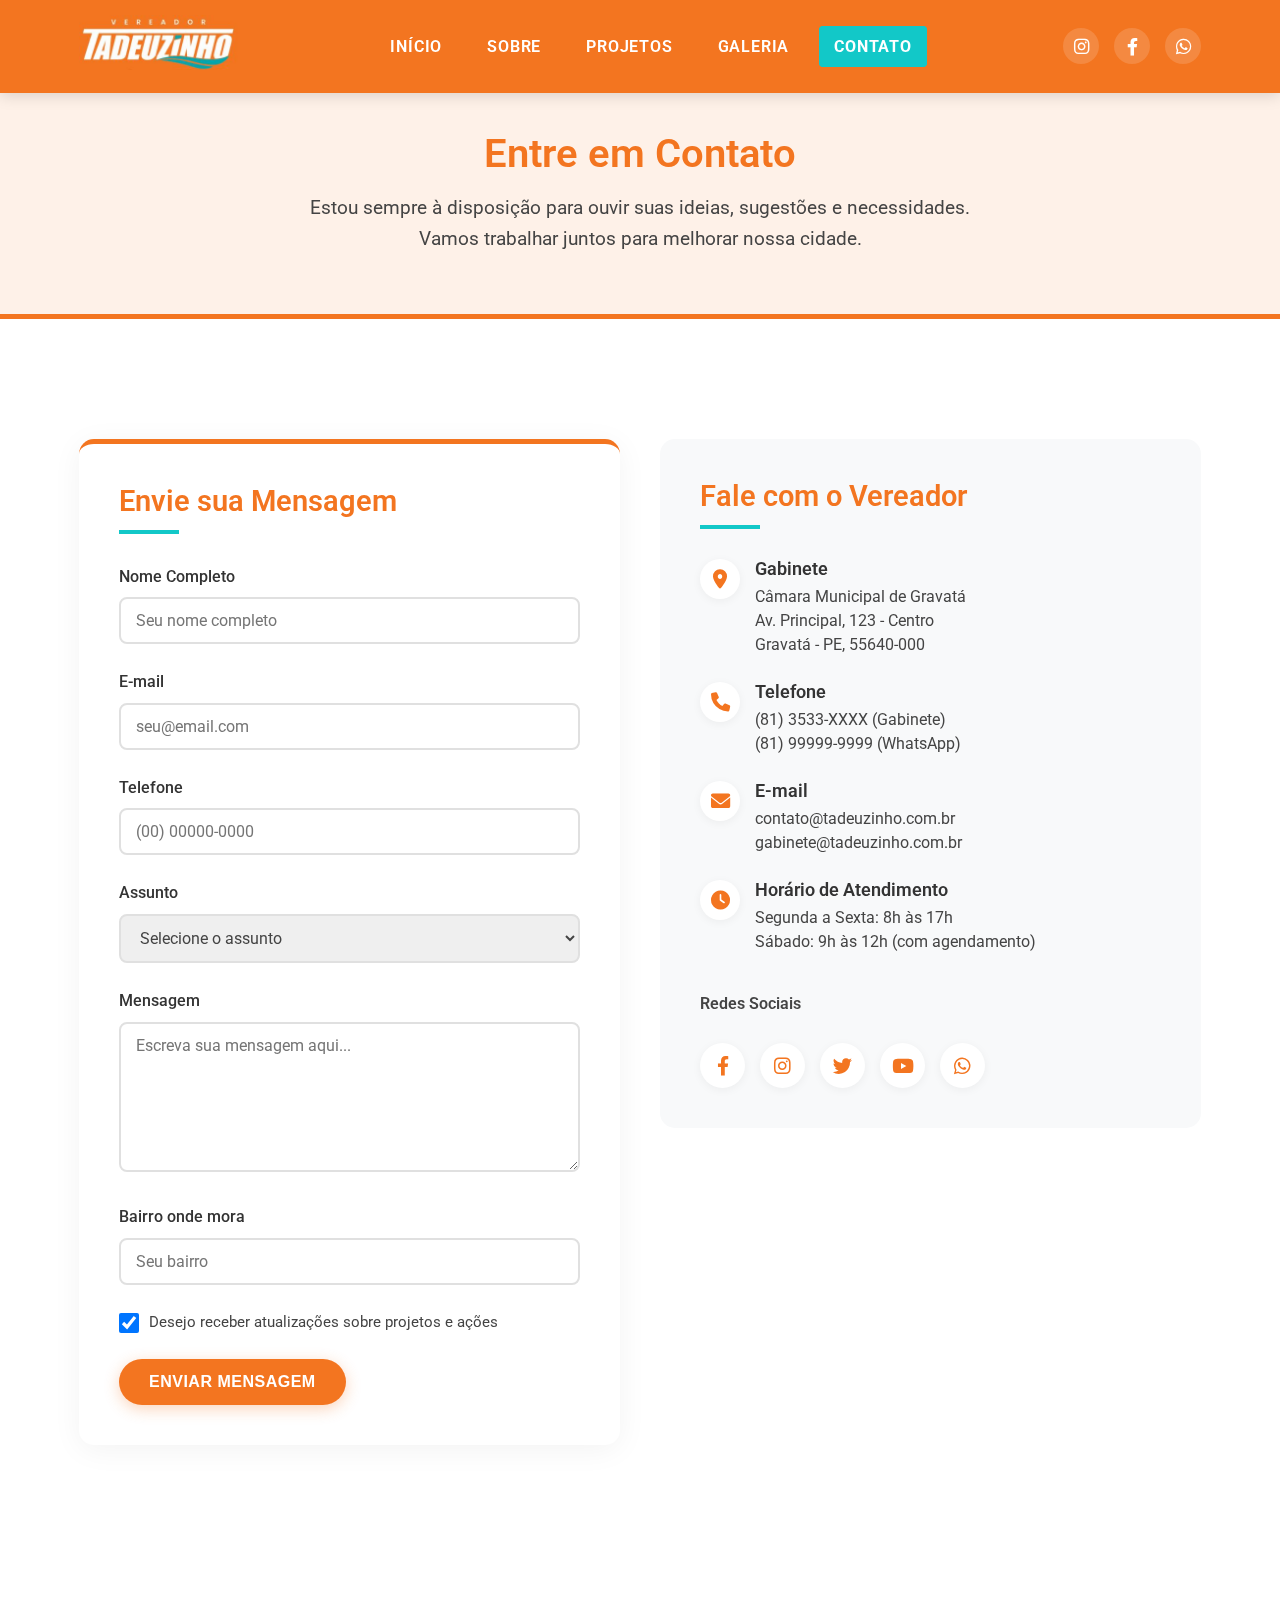
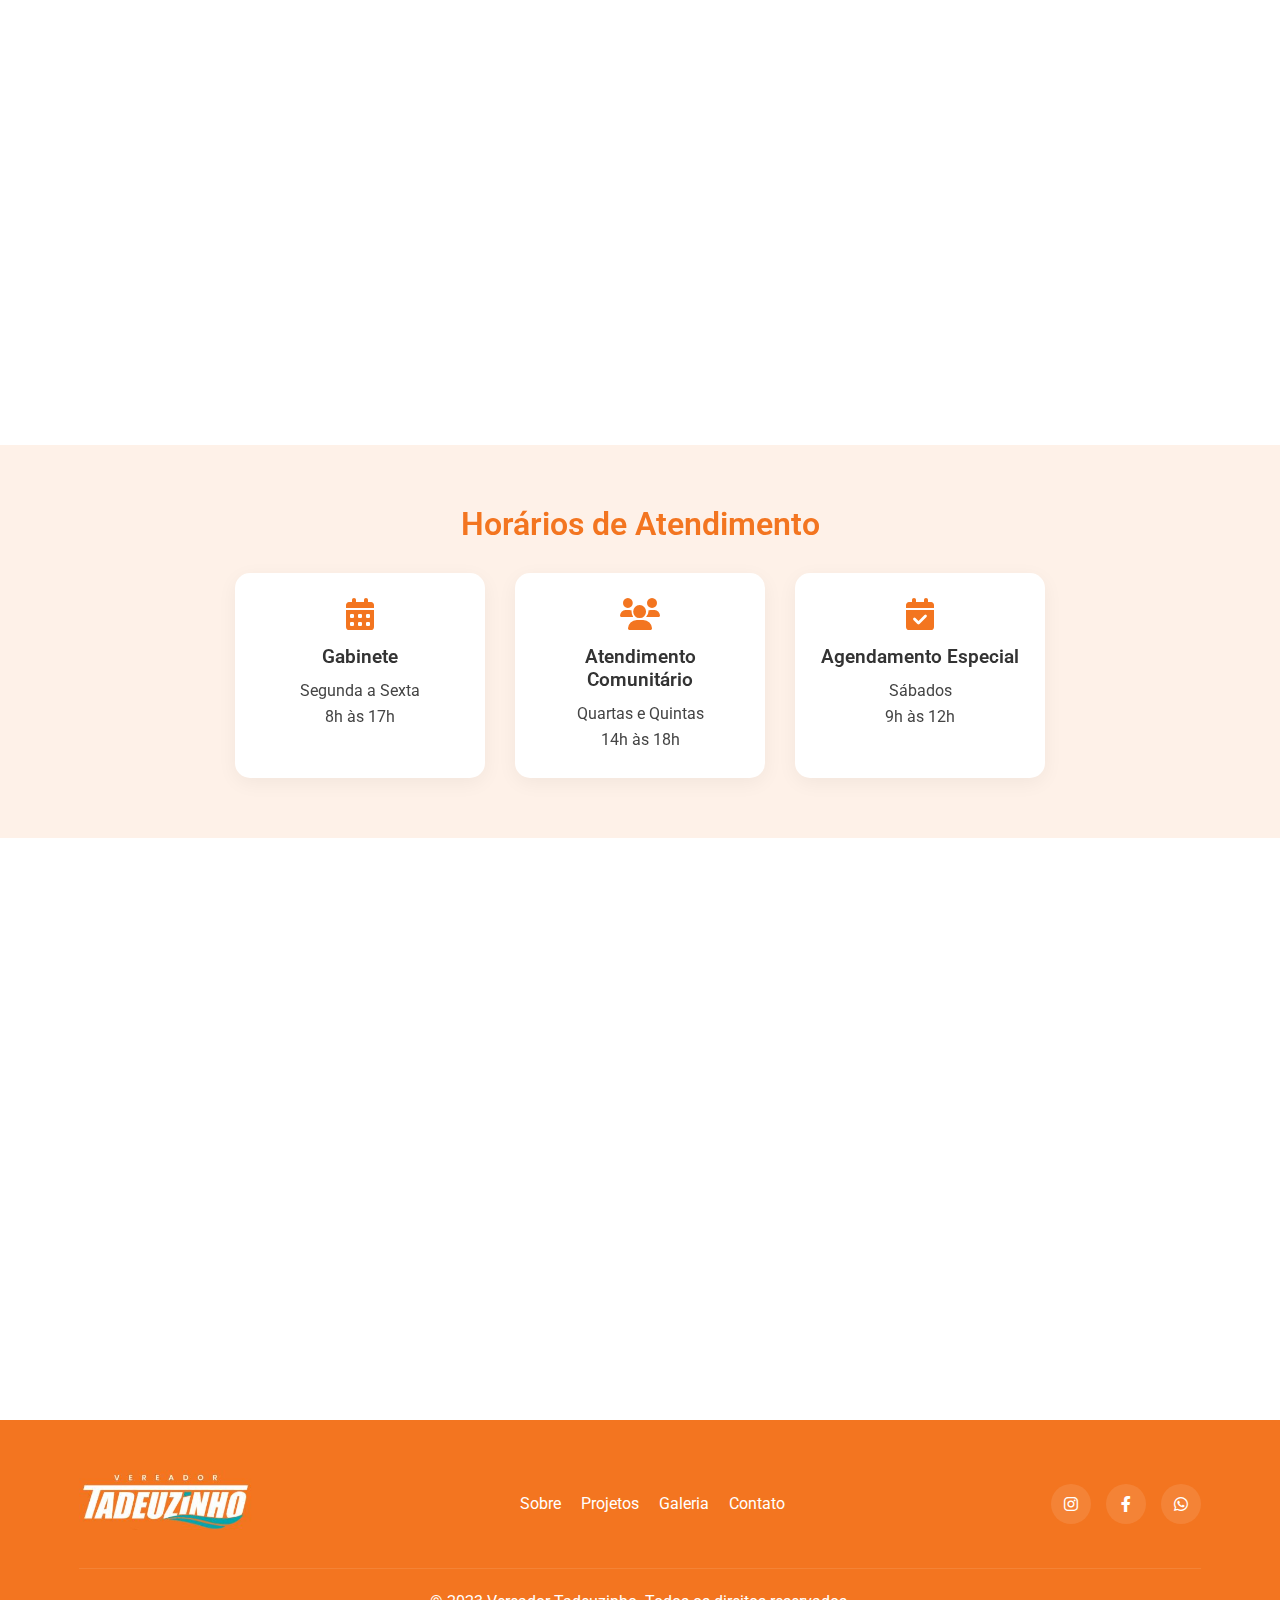
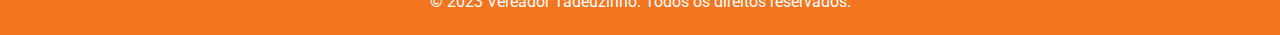
==== commit 8d1708d1: "Add files via upload" ====
--- a/contato.html
+++ b/contato.html
@@ -2,7 +2,8 @@
 <html lang="pt-br">
 <head>
     <meta charset="UTF-8">
-    <meta name="viewport" content="width=device-width, initial-scale=1.0">
+    <meta name="viewport" content="width=device-width, initial-scale=1.0, maximum-scale=1.0, user-scalable=no">
+    <meta http-equiv="X-UA-Compatible" content="IE=edge">
     <title>Contato - Vereador Tadeuzinho - Gravatá</title>
     <link rel="stylesheet" href="styles.css">
     <link rel="stylesheet" href="https://cdnjs.cloudflare.com/ajax/libs/font-awesome/6.0.0/css/all.min.css">
@@ -41,102 +42,40 @@
         </div>
     </header>
 
-    <!-- Contact Hero Section -->
-    <section class="contact-hero fade-in">
-        <div class="overlay"></div>
-        <div class="container">
-            <div class="contact-hero-content">
-                <h1>Entre em Contato</h1>
-                <h3>Estou sempre à disposição para ouvir você</h3>
-            </div>
+    <!-- Contact Page Hero -->
+    <section class="contact-page-hero fade-in">
+        <div class="container">
+            <h1>Entre em Contato</h1>
+            <p>Estou sempre à disposição para ouvir suas ideias, sugestões e necessidades. Vamos trabalhar juntos para melhorar nossa cidade.</p>
         </div>
     </section>
 
-    <!-- Contact Main Section -->
-    <section class="contact-main fade-in">
-        <div class="container">
-            <div class="contact-grid">
-                <!-- Informações de Contato -->
-                <div class="contact-info fade-in">
-                    <h2>Fale com o Vereador</h2>
-                    <p class="contact-intro">Estou à disposição para ouvir suas sugestões, críticas ou ideias para melhorar nossa cidade. Envie uma mensagem ou entre em contato através dos canais abaixo:</p>
-                    
-                    <div class="contact-methods">
-                        <div class="contact-method">
-                            <div class="contact-icon">
-                                <i class="fas fa-map-marker-alt"></i>
-                            </div>
-                            <div class="contact-detail">
-                                <h4>Gabinete</h4>
-                                <p>Câmara Municipal de Gravatá<br>Av. Principal, 123 - Centro<br>Gravatá - PE, 55640-000</p>
-                            </div>
-                        </div>
-                        
-                        <div class="contact-method">
-                            <div class="contact-icon">
-                                <i class="fas fa-phone"></i>
-                            </div>
-                            <div class="contact-detail">
-                                <h4>Telefone</h4>
-                                <p>(81) 3533-XXXX (Gabinete)<br>(81) 99999-9999 (WhatsApp)</p>
-                            </div>
-                        </div>
-                        
-                        <div class="contact-method">
-                            <div class="contact-icon">
-                                <i class="fas fa-envelope"></i>
-                            </div>
-                            <div class="contact-detail">
-                                <h4>E-mail</h4>
-                                <p>contato@tadeuzinho.com.br<br>gabinete@tadeuzinho.com.br</p>
-                            </div>
-                        </div>
-                        
-                        <div class="contact-method">
-                            <div class="contact-icon">
-                                <i class="fas fa-clock"></i>
-                            </div>
-                            <div class="contact-detail">
-                                <h4>Horário de Atendimento</h4>
-                                <p>Segunda a Sexta: 8h às 17h<br>Sábado: 9h às 12h (com agendamento)</p>
-                            </div>
-                        </div>
-                    </div>
-                    
-                    <div class="social-media-contact">
-                        <h4>Redes Sociais</h4>
-                        <div class="social-icons">
-                            <a href="#" class="social-icon"><i class="fab fa-facebook-f"></i></a>
-                            <a href="#" class="social-icon"><i class="fab fa-instagram"></i></a>
-                            <a href="#" class="social-icon"><i class="fab fa-twitter"></i></a>
-                            <a href="#" class="social-icon"><i class="fab fa-youtube"></i></a>
-                            <a href="#" class="social-icon"><i class="fab fa-whatsapp"></i></a>
-                        </div>
-                    </div>
-                </div>
-                
+    <!-- Contact Page Main -->
+    <section class="contact-page fade-in">
+        <div class="container">
+            <div class="contact-container">
                 <!-- Formulário de Contato -->
-                <div class="contact-form-container fade-in">
-                    <h2>Envie sua Mensagem</h2>
-                    <form id="contactForm" class="contact-form">
+                <div class="contact-form fade-in">
+                    <h3>Envie sua Mensagem</h3>
+                    <form id="contactForm">
                         <div class="form-group">
                             <label for="name">Nome Completo</label>
-                            <input type="text" id="name" name="name" placeholder="Seu nome completo" required>
+                            <input type="text" id="name" name="name" class="form-control" placeholder="Seu nome completo" required>
                         </div>
                         
                         <div class="form-group">
                             <label for="email">E-mail</label>
-                            <input type="email" id="email" name="email" placeholder="seu@email.com" required>
+                            <input type="email" id="email" name="email" class="form-control" placeholder="seu@email.com" required>
                         </div>
                         
                         <div class="form-group">
                             <label for="phone">Telefone</label>
-                            <input type="tel" id="phone" name="phone" placeholder="(00) 00000-0000">
+                            <input type="tel" id="phone" name="phone" class="form-control" placeholder="(00) 00000-0000">
                         </div>
                         
                         <div class="form-group">
                             <label for="subject">Assunto</label>
-                            <select id="subject" name="subject" required>
+                            <select id="subject" name="subject" class="form-control" required>
                                 <option value="" disabled selected>Selecione o assunto</option>
                                 <option value="sugestao">Sugestão</option>
                                 <option value="denuncia">Denúncia</option>
@@ -148,12 +87,12 @@
                         
                         <div class="form-group">
                             <label for="message">Mensagem</label>
-                            <textarea id="message" name="message" rows="6" placeholder="Escreva sua mensagem aqui..." required></textarea>
+                            <textarea id="message" name="message" class="form-control" placeholder="Escreva sua mensagem aqui..." required></textarea>
                         </div>
                         
                         <div class="form-group">
                             <label for="neighborhood">Bairro onde mora</label>
-                            <input type="text" id="neighborhood" name="neighborhood" placeholder="Seu bairro">
+                            <input type="text" id="neighborhood" name="neighborhood" class="form-control" placeholder="Seu bairro">
                         </div>
                         
                         <div class="form-check">
@@ -161,36 +100,87 @@
                             <label for="newsletter">Desejo receber atualizações sobre projetos e ações</label>
                         </div>
                         
-                        <button type="submit" class="btn btn-primary">Enviar Mensagem</button>
+                        <button type="submit" class="submit-btn">Enviar Mensagem</button>
                     </form>
                 </div>
+                
+                <!-- Informações de Contato -->
+                <div class="contact-info fade-in">
+                    <h3>Fale com o Vereador</h3>
+                    
+                    <div class="contact-details">
+                        <div class="contact-item">
+                            <i class="fas fa-map-marker-alt"></i>
+                            <div class="contact-item-content">
+                                <h4>Gabinete</h4>
+                                <p>Câmara Municipal de Gravatá<br>Av. Principal, 123 - Centro<br>Gravatá - PE, 55640-000</p>
+                            </div>
+                        </div>
+                        
+                        <div class="contact-item">
+                            <i class="fas fa-phone"></i>
+                            <div class="contact-item-content">
+                                <h4>Telefone</h4>
+                                <p>(81) 3533-XXXX (Gabinete)<br>(81) 99999-9999 (WhatsApp)</p>
+                            </div>
+                        </div>
+                        
+                        <div class="contact-item">
+                            <i class="fas fa-envelope"></i>
+                            <div class="contact-item-content">
+                                <h4>E-mail</h4>
+                                <p>contato@tadeuzinho.com.br<br>gabinete@tadeuzinho.com.br</p>
+                            </div>
+                        </div>
+                        
+                        <div class="contact-item">
+                            <i class="fas fa-clock"></i>
+                            <div class="contact-item-content">
+                                <h4>Horário de Atendimento</h4>
+                                <p>Segunda a Sexta: 8h às 17h<br>Sábado: 9h às 12h (com agendamento)</p>
+                            </div>
+                        </div>
+                    </div>
+                    
+                    <h4>Redes Sociais</h4>
+                    <div class="social-contact">
+                        <a href="#"><i class="fab fa-facebook-f"></i></a>
+                        <a href="#"><i class="fab fa-instagram"></i></a>
+                        <a href="#"><i class="fab fa-twitter"></i></a>
+                        <a href="#"><i class="fab fa-youtube"></i></a>
+                        <a href="#"><i class="fab fa-whatsapp"></i></a>
+                    </div>
+                </div>
+            </div>
+            
+            <!-- Mapa -->
+            <div class="map-container fade-in">
+                <iframe src="https://www.google.com/maps/embed?pb=!1m18!1m12!1m3!1d3944.1033437746074!2d-35.56833148521004!3d-8.673967993758288!2m3!1f0!2f0!3f0!3m2!1i1024!2i768!4f13.1!3m3!1m2!1s0x7a9980591e88d75%3A0x1142e4670ac38f8!2zQ8OibWFyYSBNdW5pY2lwYWwgZGUgR3JhdmF0w6E!5e0!3m2!1spt-BR!2sbr!4v1626786462658!5m2!1spt-BR!2sbr" allowfullscreen="" loading="lazy"></iframe>
             </div>
         </div>
     </section>
-
-    <!-- Mapa Section -->
-    <section class="map-section fade-in">
-        <div class="container">
-            <h2 class="section-title">Onde Estamos</h2>
-            <div class="map-container fade-in">
-                <iframe src="https://www.google.com/maps/embed?pb=!1m18!1m12!1m3!1d3944.1033437746074!2d-35.56833148521004!3d-8.673967993758288!2m3!1f0!2f0!3f0!3m2!1i1024!2i768!4f13.1!3m3!1m2!1s0x7a9980591e88d75%3A0x1142e4670ac38f8!2zQ8OibWFyYSBNdW5pY2lwYWwgZGUgR3JhdmF0w6E!5e0!3m2!1spt-BR!2sbr!4v1626786462658!5m2!1spt-BR!2sbr" width="100%" height="450" style="border:0;" allowfullscreen="" loading="lazy"></iframe>
-            </div>
-        </div>
-    </section>
-
-    <!-- Newsletter Section -->
-    <section class="newsletter-section fade-in">
-        <div class="container">
-            <div class="newsletter-container fade-in">
-                <div class="newsletter-content">
-                    <h2>Fique por dentro das novidades</h2>
-                    <p>Receba atualizações sobre projetos, eventos e ações do mandato diretamente no seu e-mail.</p>
-                </div>
-                <div class="newsletter-form">
-                    <form id="newsletterForm">
-                        <input type="email" placeholder="Seu e-mail" required>
-                        <button type="submit">Inscrever-se</button>
-                    </form>
+    
+    <!-- Horário de Atendimento -->
+    <section class="office-hours fade-in">
+        <div class="container">
+            <h3>Horários de Atendimento</h3>
+            <div class="hours-container">
+                <div class="hours-item">
+                    <i class="fas fa-calendar-alt"></i>
+                    <h4>Gabinete</h4>
+                    <p>Segunda a Sexta<br>8h às 17h</p>
+                </div>
+                
+                <div class="hours-item">
+                    <i class="fas fa-users"></i>
+                    <h4>Atendimento Comunitário</h4>
+                    <p>Quartas e Quintas<br>14h às 18h</p>
+                </div>
+                
+                <div class="hours-item">
+                    <i class="fas fa-calendar-check"></i>
+                    <h4>Agendamento Especial</h4>
+                    <p>Sábados<br>9h às 12h</p>
                 </div>
             </div>
         </div>
@@ -273,41 +263,44 @@
 
     <script src="script.js"></script>
     <script>
-        // FAQ Toggle
         document.addEventListener('DOMContentLoaded', function() {
-            const faqItems = document.querySelectorAll('.faq-question');
+            // Ajuste para nav mobile
+            const mobileMenuBtn = document.querySelector('.mobile-menu-btn');
+            const headerCenter = document.querySelector('.header-center');
             
-            faqItems.forEach(item => {
-                item.addEventListener('click', function() {
-                    const parent = this.parentElement;
-                    const answer = this.nextElementSibling;
-                    
-                    // Toggle active class
-                    parent.classList.toggle('active');
-                    
-                    // Toggle display of answer
-                    if (parent.classList.contains('active')) {
-                        answer.style.maxHeight = answer.scrollHeight + 'px';
-                        this.querySelector('i').classList.replace('fa-chevron-down', 'fa-chevron-up');
-                    } else {
-                        answer.style.maxHeight = '0';
-                        this.querySelector('i').classList.replace('fa-chevron-up', 'fa-chevron-down');
+            if(mobileMenuBtn) {
+                mobileMenuBtn.addEventListener('click', function() {
+                    headerCenter.classList.toggle('active');
+                    document.body.classList.toggle('menu-open');
+                });
+            }
+            
+            // Fechar menu ao clicar em um link do menu mobile
+            document.querySelectorAll('.header-center nav a').forEach(link => {
+                link.addEventListener('click', function() {
+                    if(window.innerWidth <= 992) {
+                        headerCenter.classList.remove('active');
+                        document.body.classList.remove('menu-open');
                     }
                 });
             });
             
-            // Form Submission
-            document.getElementById('contactForm').addEventListener('submit', function(event) {
-                event.preventDefault();
-                alert('Obrigado por sua mensagem! Entraremos em contato em breve.');
-                this.reset();
-            });
-            
-            // Newsletter Subscription
-            document.getElementById('newsletterForm').addEventListener('submit', function(event) {
-                event.preventDefault();
-                alert('Obrigado por se inscrever em nossa newsletter!');
-                this.reset();
+            // Toggle para FAQ
+            document.querySelectorAll('.faq-question').forEach(question => {
+                question.addEventListener('click', () => {
+                    const faqItem = question.parentElement;
+                    const isActive = faqItem.classList.contains('active');
+                    
+                    // Fecha todas as respostas abertas
+                    document.querySelectorAll('.faq-item').forEach(item => {
+                        item.classList.remove('active');
+                    });
+                    
+                    // Abre apenas a resposta clicada, se não estava aberta antes
+                    if (!isActive) {
+                        faqItem.classList.add('active');
+                    }
+                });
             });
         });
     </script>
--- a/styles.css
+++ b/styles.css
@@ -2442,4 +2442,531 @@
     .bio-hero {
         padding: 80px 0 30px;
     }
+}
+
+/* Página de Contato */
+.contact-page {
+    padding: 80px 0;
+    background-color: var(--white);
+}
+
+.contact-page-hero {
+    background-color: var(--primary-light);
+    padding: 60px 0;
+    text-align: center;
+    margin-top: 70px;
+    border-bottom: 5px solid var(--primary-color);
+}
+
+.contact-page-hero h1 {
+    color: var(--primary-color);
+    font-size: 2.5rem;
+    margin-bottom: 15px;
+}
+
+.contact-page-hero p {
+    max-width: 700px;
+    margin: 0 auto;
+    font-size: 1.2rem;
+    color: var(--text-color);
+}
+
+.contact-container {
+    display: grid;
+    grid-template-columns: 1fr 1fr;
+    gap: 40px;
+    margin-top: 40px;
+}
+
+.contact-info {
+    background-color: var(--light-gray);
+    padding: 40px;
+    border-radius: 15px;
+    height: fit-content;
+}
+
+.contact-info h3 {
+    color: var(--primary-color);
+    font-size: 1.8rem;
+    margin-bottom: 30px;
+    position: relative;
+    padding-bottom: 15px;
+}
+
+.contact-info h3:after {
+    content: '';
+    position: absolute;
+    bottom: 0;
+    left: 0;
+    width: 60px;
+    height: 4px;
+    background-color: var(--secondary-color);
+}
+
+.contact-details {
+    display: flex;
+    flex-direction: column;
+    gap: 25px;
+    margin-bottom: 40px;
+}
+
+.contact-item {
+    display: flex;
+    align-items: flex-start;
+    gap: 15px;
+}
+
+.contact-item i {
+    font-size: 1.2rem;
+    color: var(--primary-color);
+    background-color: var(--white);
+    width: 40px;
+    height: 40px;
+    border-radius: 50%;
+    display: flex;
+    align-items: center;
+    justify-content: center;
+    box-shadow: 0 2px 10px rgba(0, 0, 0, 0.05);
+}
+
+.contact-item-content {
+    flex: 1;
+}
+
+.contact-item-content h4 {
+    font-size: 1.1rem;
+    color: var(--dark-gray);
+    margin-bottom: 5px;
+}
+
+.contact-item-content p {
+    color: var(--text-color);
+    line-height: 1.5;
+}
+
+.social-contact {
+    display: flex;
+    gap: 15px;
+    margin-top: 30px;
+}
+
+.social-contact a {
+    width: 45px;
+    height: 45px;
+    background-color: var(--white);
+    border-radius: 50%;
+    display: flex;
+    align-items: center;
+    justify-content: center;
+    color: var(--primary-color);
+    font-size: 1.2rem;
+    transition: var(--transition);
+    box-shadow: 0 2px 10px rgba(0, 0, 0, 0.05);
+}
+
+.social-contact a:hover {
+    transform: translateY(-5px);
+    background-color: var(--primary-color);
+    color: var(--white);
+    box-shadow: 0 5px 15px rgba(243, 117, 32, 0.3);
+}
+
+/* Formulário de contato */
+.contact-form {
+    background-color: var(--white);
+    padding: 40px;
+    border-radius: 15px;
+    box-shadow: 0 5px 30px rgba(0, 0, 0, 0.05);
+    border-top: 5px solid var(--primary-color);
+}
+
+.contact-form h3 {
+    color: var(--primary-color);
+    font-size: 1.8rem;
+    margin-bottom: 30px;
+    position: relative;
+    padding-bottom: 15px;
+}
+
+.contact-form h3:after {
+    content: '';
+    position: absolute;
+    bottom: 0;
+    left: 0;
+    width: 60px;
+    height: 4px;
+    background-color: var(--secondary-color);
+}
+
+.form-group {
+    margin-bottom: 25px;
+}
+
+.form-group label {
+    display: block;
+    margin-bottom: 8px;
+    color: var(--dark-gray);
+    font-weight: 500;
+}
+
+.form-control {
+    width: 100%;
+    padding: 12px 15px;
+    border: 2px solid #e0e0e0;
+    border-radius: 8px;
+    font-family: 'Roboto', sans-serif;
+    font-size: 1rem;
+    color: var(--text-color);
+    transition: var(--transition);
+}
+
+.form-control:focus {
+    border-color: var(--primary-color);
+    outline: none;
+    box-shadow: 0 0 0 3px rgba(243, 117, 32, 0.2);
+}
+
+textarea.form-control {
+    min-height: 150px;
+    resize: vertical;
+}
+
+.form-check {
+    display: flex;
+    align-items: flex-start;
+    gap: 10px;
+    margin-bottom: 25px;
+}
+
+.form-check input[type="checkbox"] {
+    width: 20px;
+    height: 20px;
+    margin-top: 3px;
+}
+
+.form-check label {
+    color: var(--text-color);
+    font-size: 0.95rem;
+}
+
+.submit-btn {
+    background-color: var(--primary-color);
+    color: var(--white);
+    border: none;
+    padding: 14px 30px;
+    border-radius: 30px;
+    font-weight: 600;
+    font-size: 1rem;
+    cursor: pointer;
+    transition: var(--transition);
+    text-transform: uppercase;
+    letter-spacing: 0.5px;
+    box-shadow: 0 4px 15px rgba(243, 117, 32, 0.3);
+}
+
+.submit-btn:hover {
+    background-color: var(--secondary-color);
+    transform: translateY(-3px);
+    box-shadow: 0 6px 20px rgba(18, 200, 200, 0.3);
+}
+
+/* Mapa */
+.map-container {
+    margin-top: 60px;
+    border-radius: 15px;
+    overflow: hidden;
+    height: 400px;
+    box-shadow: 0 5px 30px rgba(0, 0, 0, 0.05);
+    border: 5px solid var(--white);
+}
+
+.map-container iframe {
+    width: 100%;
+    height: 100%;
+    border: none;
+}
+
+/* Horário de atendimento */
+.office-hours {
+    background-color: var(--primary-light);
+    padding: 60px 0;
+    margin-top: 60px;
+    text-align: center;
+}
+
+.office-hours h3 {
+    color: var(--primary-color);
+    font-size: 2rem;
+    margin-bottom: 30px;
+}
+
+.hours-container {
+    display: flex;
+    justify-content: center;
+    flex-wrap: wrap;
+    gap: 30px;
+    max-width: 900px;
+    margin: 0 auto;
+}
+
+.hours-item {
+    background-color: var(--white);
+    padding: 25px;
+    border-radius: 15px;
+    box-shadow: 0 5px 20px rgba(0, 0, 0, 0.05);
+    width: 250px;
+    text-align: center;
+    transition: var(--transition);
+}
+
+.hours-item:hover {
+    transform: translateY(-5px);
+    box-shadow: 0 10px 30px rgba(0, 0, 0, 0.1);
+}
+
+.hours-item i {
+    font-size: 2rem;
+    color: var(--primary-color);
+    margin-bottom: 15px;
+}
+
+.hours-item h4 {
+    color: var(--dark-gray);
+    margin-bottom: 10px;
+    font-size: 1.2rem;
+}
+
+.hours-item p {
+    color: var(--text-color);
+}
+
+/* Responsividade para a página de contato */
+@media (max-width: 992px) {
+    .contact-container {
+        grid-template-columns: 1fr;
+    }
+    
+    .contact-info {
+        order: 2;
+    }
+    
+    .contact-form {
+        order: 1;
+    }
+    
+    .contact-page-hero h1 {
+        font-size: 2.2rem;
+    }
+}
+
+@media (max-width: 768px) {
+    .contact-page {
+        padding: 60px 0;
+    }
+    
+    .contact-page-hero {
+        padding: 50px 0;
+    }
+    
+    .contact-page-hero h1 {
+        font-size: 2rem;
+    }
+    
+    .contact-page-hero p {
+        font-size: 1.1rem;
+    }
+    
+    .contact-form, .contact-info {
+        padding: 30px;
+    }
+    
+    .map-container {
+        height: 300px;
+    }
+    
+    .office-hours {
+        padding: 50px 0;
+    }
+    
+    .office-hours h3 {
+        font-size: 1.8rem;
+    }
+}
+
+@media (max-width: 480px) {
+    .contact-page {
+        padding: 50px 0;
+    }
+    
+    .contact-page-hero {
+        padding: 40px 0;
+    }
+    
+    .contact-page-hero h1 {
+        font-size: 1.8rem;
+    }
+    
+    .contact-page-hero p {
+        font-size: 1rem;
+    }
+    
+    .contact-form, .contact-info {
+        padding: 20px;
+    }
+    
+    .contact-form h3, .contact-info h3 {
+        font-size: 1.5rem;
+    }
+    
+    .form-control {
+        padding: 10px;
+    }
+    
+    .map-container {
+        height: 250px;
+        margin-top: 40px;
+    }
+    
+    .office-hours {
+        padding: 40px 0;
+    }
+    
+    .office-hours h3 {
+        font-size: 1.5rem;
+    }
+    
+    .hours-item {
+        padding: 20px;
+        width: 100%;
+        max-width: 300px;
+    }
+    
+    .submit-btn {
+        width: 100%;
+    }
+    
+    .social-contact {
+        justify-content: center;
+    }
+}
+
+/* FAQ Section */
+.faq-section {
+    padding: 80px 0;
+    background-color: var(--white);
+}
+
+.faq-container {
+    max-width: 900px;
+    margin: 40px auto 0;
+}
+
+.faq-item {
+    background-color: var(--light-gray);
+    border-radius: 10px;
+    margin-bottom: 20px;
+    overflow: hidden;
+    box-shadow: 0 3px 10px rgba(0, 0, 0, 0.05);
+    transition: var(--transition);
+}
+
+.faq-item:hover {
+    box-shadow: 0 5px 15px rgba(0, 0, 0, 0.1);
+}
+
+.faq-question {
+    padding: 20px 25px;
+    display: flex;
+    justify-content: space-between;
+    align-items: center;
+    cursor: pointer;
+    background-color: var(--white);
+    border-left: 4px solid var(--primary-color);
+}
+
+.faq-question h3 {
+    font-size: 1.1rem;
+    color: var(--dark-gray);
+    margin: 0;
+    font-weight: 500;
+    transition: var(--transition);
+}
+
+.faq-question i {
+    color: var(--primary-color);
+    font-size: 1rem;
+    transition: transform 0.3s ease;
+}
+
+.faq-answer {
+    max-height: 0;
+    overflow: hidden;
+    transition: max-height 0.3s ease;
+    padding: 0 25px;
+    background-color: var(--white);
+}
+
+.faq-answer p {
+    padding: 0 0 20px;
+    color: var(--text-color);
+    line-height: 1.6;
+}
+
+.faq-item.active .faq-question {
+    background-color: var(--primary-light);
+}
+
+.faq-item.active .faq-question h3 {
+    color: var(--primary-color);
+    font-weight: 600;
+}
+
+.faq-item.active .faq-question i {
+    transform: rotate(180deg);
+}
+
+.faq-item.active .faq-answer {
+    max-height: 500px; /* Valor alto o suficiente para acomodar o conteúdo */
+}
+
+@media (max-width: 768px) {
+    .faq-section {
+        padding: 60px 0;
+    }
+    
+    .faq-container {
+        padding: 0 15px;
+    }
+    
+    .faq-question {
+        padding: 15px 20px;
+    }
+    
+    .faq-question h3 {
+        font-size: 1rem;
+        width: 90%;
+    }
+    
+    .faq-answer {
+        padding: 0 20px;
+    }
+}
+
+@media (max-width: 480px) {
+    .faq-section {
+        padding: 50px 0;
+    }
+    
+    .faq-question {
+        padding: 15px;
+    }
+    
+    .faq-question h3 {
+        font-size: 0.95rem;
+        width: 85%;
+    }
+    
+    .faq-answer p {
+        font-size: 0.9rem;
+    }
 } 